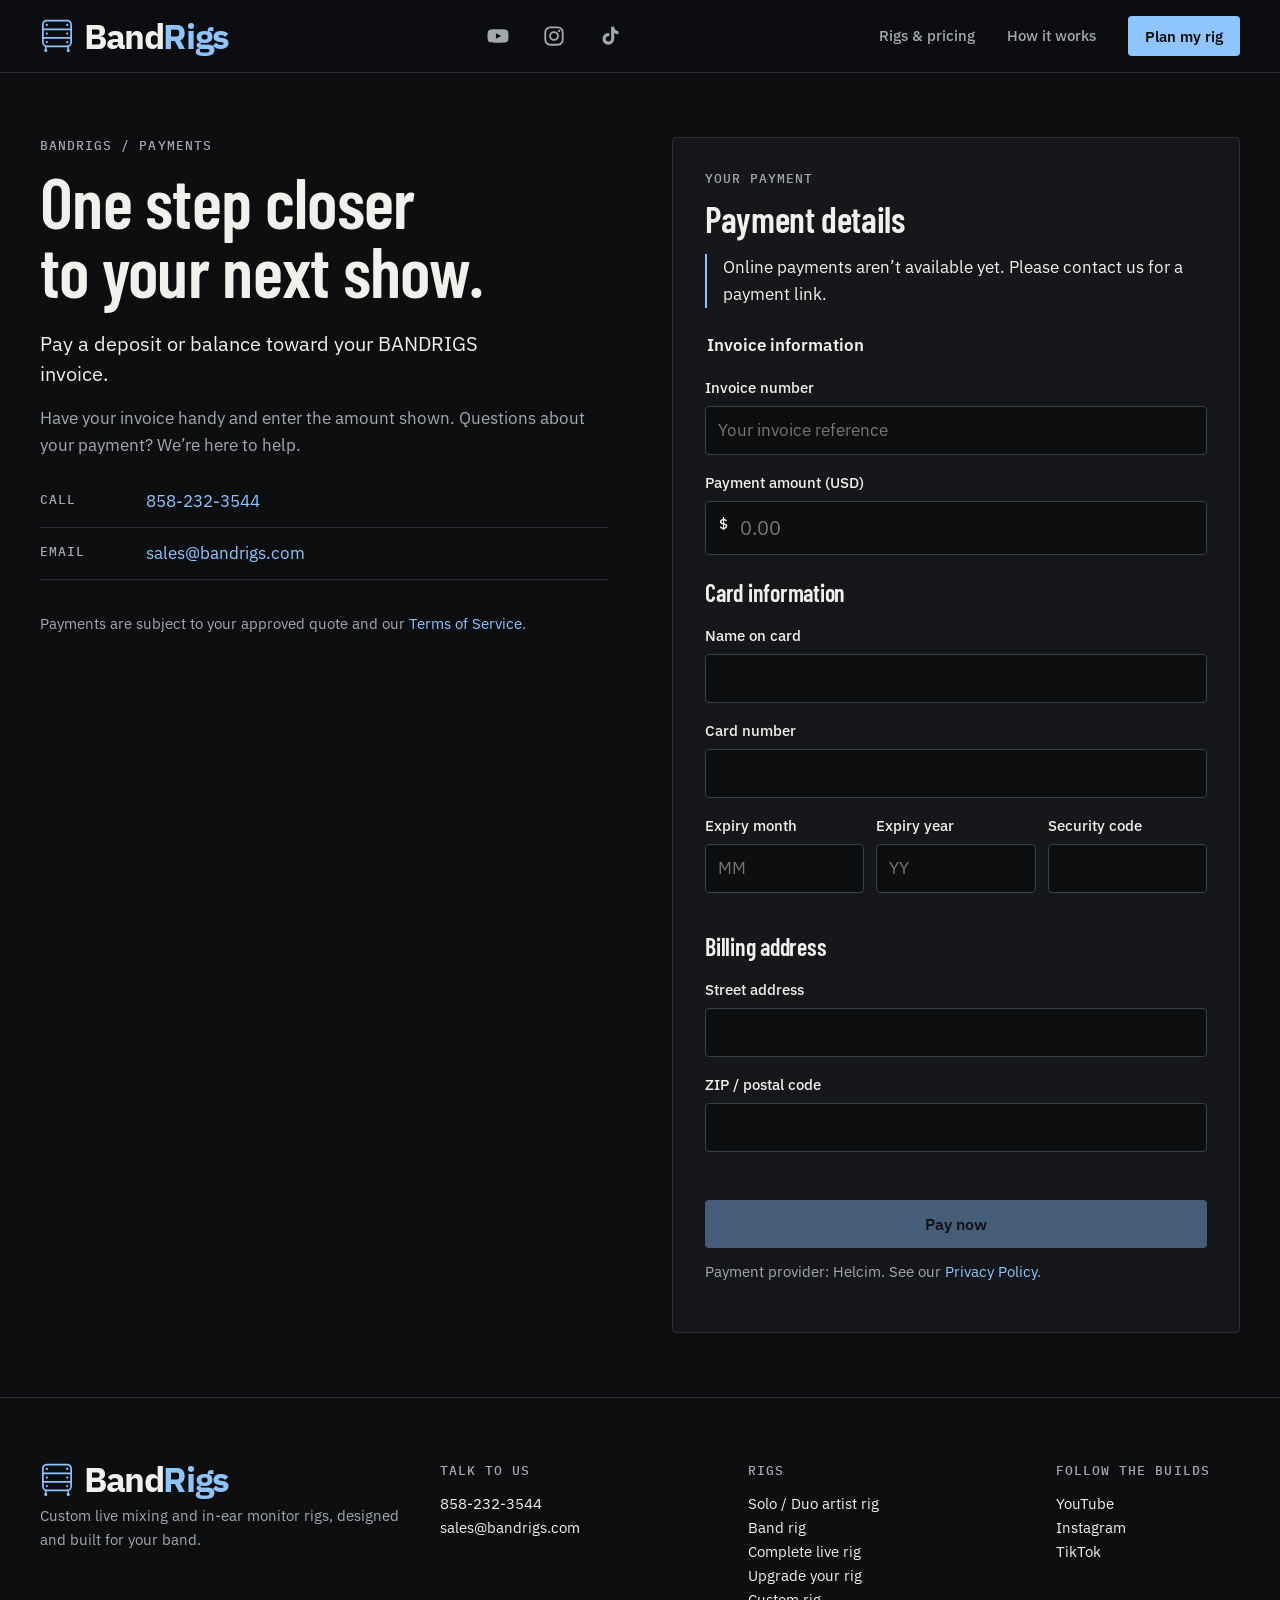
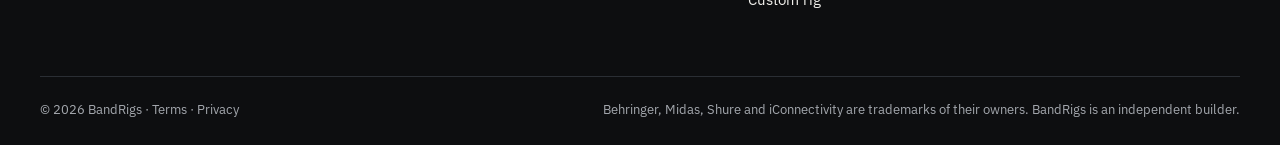
==== payment/index.html @ b47e4d8e "Create payment page for BandRigs This HTML file serves as the payment page for BandRigs, allowing us" ====
<!doctype html>
<html lang="en"><head><meta charset="utf-8"><meta name="viewport" content="width=device-width, initial-scale=1">
<title>Make a Payment | BandRigs</title><meta name="robots" content="noindex, follow"><link rel="stylesheet" href="/payment.css?v=acc4584cfe"><script defer src="/payment.js?v=95657d9cc5"></script><meta name="description" content="Make a payment toward your BandRigs invoice or approved rig build.">
<link rel="canonical" href="https://bandrigs.com/payment/"><meta name="theme-color" content="#0d0e10">
<meta property="og:type" content="website"><meta property="og:site_name" content="BandRigs"><meta property="og:title" content="Make a Payment | BandRigs"><meta property="og:description" content="Make a payment toward your BandRigs invoice or approved rig build."><meta property="og:url" content="https://bandrigs.com/payment/"><meta property="og:image" content="https://bandrigs.com/assets/og.jpg"><meta property="og:image:width" content="1200"><meta property="og:image:height" content="630"><meta name="twitter:card" content="summary_large_image">
<link rel="icon" href="/favicon.svg" type="image/svg+xml">
<link rel="preconnect" href="https://fonts.googleapis.com"><link rel="preconnect" href="https://fonts.gstatic.com" crossorigin>
<link rel="stylesheet" href="https://fonts.googleapis.com/css2?family=Barlow+Condensed:wght@600&family=IBM+Plex+Mono:wght@500&family=IBM+Plex+Sans:wght@400;500;600&display=swap">
<link rel="stylesheet" href="/styles.css?v=ea1e25ea8d"><script type="module" src="/app.js?v=2088279e11"></script><script type="application/ld+json">{"@context":"https://schema.org","@type":"Organization","@id":"https://bandrigs.com/#org","name":"BandRigs","url":"https://bandrigs.com/","logo":"https://bandrigs.com/assets/logo.svg","image":"https://bandrigs.com/assets/og.jpg","email":"sales@bandrigs.com","telephone":"+18582323544","description":"BandRigs designs and builds custom live mixing and in-ear monitor rack systems for artists and bands anywhere in the US.","areaServed":{"@type":"Country","name":"United States"},"sameAs":["https://www.youtube.com/channel/UCKjgT1H8lktykWGHgZ9NeRg","https://www.instagram.com/bandrigs/","https://www.tiktok.com/@bandrigschannel"]}</script>
</head><body>
<a class="skip" href="#main">Skip to content</a>
<header class="site-header"><div class="wrap head-row">
<a class="logo" href="/" aria-label="BandRigs home"><svg class="logo-mark" viewBox="0 0 100 100" width="34" height="34" aria-hidden="true"><g fill="none" stroke="#8ec5ff" stroke-width="5" stroke-linecap="round"><rect x="8.5" y="4.5" width="83" height="76" rx="12"/><path d="M8.5 30.5h83M8.5 55.5h83M17 81v8M83 81v8"/></g><g fill="#8ec5ff"><circle cx="20" cy="17.5" r="3.3"/><circle cx="80" cy="17.5" r="3.3"/><circle cx="20" cy="43" r="3.3"/><circle cx="80" cy="43" r="3.3"/><circle cx="20" cy="68" r="3.3"/><circle cx="80" cy="68" r="3.3"/><circle cx="17" cy="92.5" r="4.5"/><circle cx="83" cy="92.5" r="4.5"/></g></svg><span class="logo-text">Band<span>Rigs</span></span></a>
<div class="head-social"><a href="https://www.youtube.com/channel/UCKjgT1H8lktykWGHgZ9NeRg" rel="noopener" target="_blank" aria-label="BandRigs on YouTube"><svg viewBox="0 0 24 24" width="22" height="22" aria-hidden="true"><path fill="currentColor" d="M23 7.2a3 3 0 0 0-2.1-2.1C19 4.6 12 4.6 12 4.6s-7 0-8.9.5A3 3 0 0 0 1 7.2 31 31 0 0 0 .5 12a31 31 0 0 0 .5 4.8 3 3 0 0 0 2.1 2.1c1.9.5 8.9.5 8.9.5s7 0 8.9-.5a3 3 0 0 0 2.1-2.1 31 31 0 0 0 .5-4.8 31 31 0 0 0-.5-4.8zM9.75 15.02V8.98L15.5 12z"/></svg></a><a href="https://www.instagram.com/bandrigs/" rel="noopener" target="_blank" aria-label="BandRigs on Instagram"><svg viewBox="0 0 24 24" width="22" height="22" aria-hidden="true"><rect x="2.5" y="2.5" width="19" height="19" rx="5.5" fill="none" stroke="currentColor" stroke-width="2"/><circle cx="12" cy="12" r="4.3" fill="none" stroke="currentColor" stroke-width="2"/><circle cx="17.6" cy="6.4" r="1.3" fill="currentColor"/></svg></a><a href="https://www.tiktok.com/@bandrigschannel" rel="noopener" target="_blank" aria-label="BandRigs on TikTok"><svg viewBox="0 0 24 24" width="22" height="22" aria-hidden="true"><path fill="currentColor" d="M16.6 2h-3.4v13.1a2.9 2.9 0 1 1-2.9-2.9c.3 0 .6 0 .9.1V8.8a6.4 6.4 0 1 0 5.4 6.3V8.6a8 8 0 0 0 4.6 1.5V6.7a4.6 4.6 0 0 1-4.6-4.7z"/></svg></a></div>
<nav class="nav" id="nav" aria-label="Main"><a href="/systems/">Rigs & pricing</a><a href="/#how">How it works</a><div class="nav-social"><a href="https://www.youtube.com/channel/UCKjgT1H8lktykWGHgZ9NeRg" rel="noopener" target="_blank" aria-label="BandRigs on YouTube"><svg viewBox="0 0 24 24" width="22" height="22" aria-hidden="true"><path fill="currentColor" d="M23 7.2a3 3 0 0 0-2.1-2.1C19 4.6 12 4.6 12 4.6s-7 0-8.9.5A3 3 0 0 0 1 7.2 31 31 0 0 0 .5 12a31 31 0 0 0 .5 4.8 3 3 0 0 0 2.1 2.1c1.9.5 8.9.5 8.9.5s7 0 8.9-.5a3 3 0 0 0 2.1-2.1 31 31 0 0 0 .5-4.8 31 31 0 0 0-.5-4.8zM9.75 15.02V8.98L15.5 12z"/></svg></a><a href="https://www.instagram.com/bandrigs/" rel="noopener" target="_blank" aria-label="BandRigs on Instagram"><svg viewBox="0 0 24 24" width="22" height="22" aria-hidden="true"><rect x="2.5" y="2.5" width="19" height="19" rx="5.5" fill="none" stroke="currentColor" stroke-width="2"/><circle cx="12" cy="12" r="4.3" fill="none" stroke="currentColor" stroke-width="2"/><circle cx="17.6" cy="6.4" r="1.3" fill="currentColor"/></svg></a><a href="https://www.tiktok.com/@bandrigschannel" rel="noopener" target="_blank" aria-label="BandRigs on TikTok"><svg viewBox="0 0 24 24" width="22" height="22" aria-hidden="true"><path fill="currentColor" d="M16.6 2h-3.4v13.1a2.9 2.9 0 1 1-2.9-2.9c.3 0 .6 0 .9.1V8.8a6.4 6.4 0 1 0 5.4 6.3V8.6a8 8 0 0 0 4.6 1.5V6.7a4.6 4.6 0 0 1-4.6-4.7z"/></svg></a></div></nav>
<a class="btn btn-primary btn-sm head-cta" href="/#finder">Plan my rig</a>
<button class="menu-btn" type="button" aria-expanded="false" aria-controls="nav" aria-label="Menu"><span></span><span></span></button>
</div></header>
<main id="main"><section class="page-head"><div class="wrap payment-layout">
<div class="payment-intro"><p class="label">BANDRIGS / PAYMENTS</p><h1>One step closer<br>to your next show.</h1><p class="lead">Pay a deposit or balance toward your BANDRIGS invoice.</p><p class="muted">Have your invoice handy and enter the amount shown. Questions about your payment? We’re here to help.</p><dl class="specs compact"><div><dt>Call</dt><dd><a href="tel:+18582323544">858-232-3544</a></dd></div><div><dt>Email</dt><dd><a href="mailto:sales@bandrigs.com">sales@bandrigs.com</a></dd></div></dl><p class="small muted payment-note">Payments are subject to your approved quote and our <a href="/terms/">Terms of Service</a>.</p></div>
<form class="form payment-form" name="helcimForm" id="helcimForm" method="POST" aria-describedby="payment-availability">
<p class="label">YOUR PAYMENT</p><h2>Payment details</h2>
<p id="payment-availability" role="status">Online payments aren’t available yet. Please contact us for a payment link.</p>
<div id="helcimResults" role="alert" aria-live="assertive"></div>
<input type="hidden" id="token" value="">
<fieldset id="payment-fields" disabled>
<legend class="payment-legend">Invoice information</legend>
<label class="field"><span>Invoice number</span><input id="invoiceNumber" type="text" maxlength="64" placeholder="Your invoice reference" required></label>
<label class="field"><span>Payment amount (USD)</span><div class="payment-amount"><span aria-hidden="true">$</span><input id="amount" type="text" inputmode="decimal" pattern="[0-9]+([.][0-9]{1,2})?" placeholder="0.00" required></div></label>
<h3>Card information</h3>
<label class="field"><span>Name on card</span><input type="text" id="cardHolderName" autocomplete="cc-name" required></label>
<label class="field"><span>Card number</span><input type="text" id="cardNumber" autocomplete="cc-number" inputmode="numeric" maxlength="23" required></label>
<div class="payment-card-row">
<label class="field"><span>Expiry month</span><input type="text" id="cardExpiryMonth" autocomplete="cc-exp-month" inputmode="numeric" placeholder="MM" pattern="0[1-9]|1[0-2]" maxlength="2" required></label>
<label class="field"><span>Expiry year</span><input type="text" id="cardExpiryYear" autocomplete="cc-exp-year" inputmode="numeric" placeholder="YY" pattern="[0-9]{2}" maxlength="2" required></label>
<label class="field"><span>Security code</span><input type="password" id="cardCVV" autocomplete="cc-csc" inputmode="numeric" pattern="[0-9]{3,4}" maxlength="4" required></label>
</div>
<h3>Billing address</h3>
<label class="field"><span>Street address</span><input type="text" id="cardHolderAddress" autocomplete="billing street-address" required></label>
<label class="field"><span>ZIP / postal code</span><input type="text" id="cardHolderPostalCode" autocomplete="billing postal-code" maxlength="16" required></label>
<button class="btn btn-primary payment-submit" type="button" id="buttonProcess" disabled>Pay now</button>
</fieldset>
<p class="small muted">Payment provider: Helcim. See our <a href="/privacy/">Privacy Policy</a>.</p>
<noscript><p>JavaScript is required for online payments. Please call us for help.</p></noscript>
</form></div></section></main>
<footer class="site-footer"><div class="wrap foot-grid">
<div><a class="logo" href="/" aria-label="BandRigs home"><svg class="logo-mark" viewBox="0 0 100 100" width="34" height="34" aria-hidden="true"><g fill="none" stroke="#8ec5ff" stroke-width="5" stroke-linecap="round"><rect x="8.5" y="4.5" width="83" height="76" rx="12"/><path d="M8.5 30.5h83M8.5 55.5h83M17 81v8M83 81v8"/></g><g fill="#8ec5ff"><circle cx="20" cy="17.5" r="3.3"/><circle cx="80" cy="17.5" r="3.3"/><circle cx="20" cy="43" r="3.3"/><circle cx="80" cy="43" r="3.3"/><circle cx="20" cy="68" r="3.3"/><circle cx="80" cy="68" r="3.3"/><circle cx="17" cy="92.5" r="4.5"/><circle cx="83" cy="92.5" r="4.5"/></g></svg><span class="logo-text">Band<span>Rigs</span></span></a><p class="muted">Custom live mixing and in-ear monitor rigs, designed and built for your band.</p></div>
<div><p class="label">Talk to us</p><p><a href="tel:+18582323544">858-232-3544</a><br><a href="mailto:sales@bandrigs.com">sales@bandrigs.com</a></p></div>
<div><p class="label">Rigs</p><p><a href="/systems/compact/">Solo / Duo artist rig</a><br><a href="/systems/band/">Band rig</a><br><a href="/systems/complete/">Complete live rig</a><br><a href="/systems/upgrade/">Upgrade your rig</a><br><a href="/systems/custom/">Custom rig</a></p></div>
<div><p class="label">Follow the builds</p><p class="socials">
<a href="https://www.youtube.com/channel/UCKjgT1H8lktykWGHgZ9NeRg" rel="noopener" target="_blank">YouTube</a><br>
<a href="https://www.instagram.com/bandrigs/" rel="noopener" target="_blank">Instagram</a><br>
<a href="https://www.tiktok.com/@bandrigschannel" rel="noopener" target="_blank">TikTok</a></p></div>
</div><div class="wrap foot-base"><span>© 2026 BandRigs · <a href="/terms/">Terms</a> · <a href="/privacy/">Privacy</a></span><span>Behringer, Midas, Shure and iConnectivity are trademarks of their owners. BandRigs is an independent builder.</span></div></footer>
</body></html>
---- payment.css ----
/* Scoped invoice-payment layout, using the existing BANDRIGS design tokens. */
.payment-layout{display:grid;grid-template-columns:1fr 1fr;gap:var(--s8);align-items:start}
.payment-intro h1{font-size:clamp(44px,5.5vw,76px)}
.payment-note{margin-top:var(--s6)}
.payment-form h2{font-size:36px;margin-bottom:var(--s4)}
.payment-form h3{margin:var(--s5) 0 var(--s4)}
.payment-form fieldset{border:0;padding:0;margin:var(--s5) 0 0;min-width:0}
.payment-legend{font-weight:600;margin-bottom:var(--s4)}
.payment-card-row{display:grid;grid-template-columns:1fr 1fr 1fr;gap:12px}
.payment-amount{position:relative}.payment-amount>span{position:absolute;left:14px;top:11px;font-size:20px}.payment-form .payment-amount input{padding-left:34px;font-size:20px}
.payment-form .payment-submit{width:100%;justify-content:center;margin-top:var(--s4)}
.payment-form fieldset:disabled input{cursor:not-allowed}
#payment-availability{border-left:2px solid var(--primary);padding-left:var(--s4);color:var(--text)}
#helcimResults:empty{display:none}
@media(max-width:960px){.payment-layout{grid-template-columns:1fr;gap:var(--s6)}.payment-intro{max-width:66ch}}
@media(max-width:380px){.payment-card-row{gap:8px}.payment-card-row .field span{font-size:14px}}
---- styles.css ----
/* BandRigs: tokens from DESIGN.md */
:root{color-scheme:dark;
--bg:#0d0e10;--surface:#15171a;--surface-2:#1c1f23;--line:#2a2e34;--line-strong:#3a4048;--text:#f1f0ec;--muted:#a4a8ae;
--primary:#8ec5ff;--primary-hover:#a9d3ff;--primary-ink:#0d0e10;--signal:#8ec5ff;--error:#ff8a7a;--success:#86dba0;
--display:'Barlow Condensed','Arial Narrow',sans-serif;--sans:'IBM Plex Sans',system-ui,sans-serif;--mono:'IBM Plex Mono',ui-monospace,monospace;
--fs-label:13px;--fs-small:15px;--fs-body:17px;--fs-lead:20px;--fs-h3:24px;--fs-h2:clamp(32px,4vw,48px);--fs-h1:clamp(44px,7vw,88px);
--s1:4px;--s2:8px;--s3:12px;--s4:16px;--s5:24px;--s6:32px;--s7:48px;--s8:64px;--s9:96px;
--r:4px;--r-sm:2px;--max:1200px;--gutter:24px}
*{box-sizing:border-box}
html{scroll-behavior:smooth;-webkit-text-size-adjust:100%}
body{margin:0;background:var(--bg);color:var(--text);font:400 var(--fs-body)/1.6 var(--sans)}
img{max-width:100%;height:auto;display:block}
a{color:var(--primary);text-decoration:none}a:hover{text-decoration:underline}
h1,h2,h3{font-family:var(--display);font-weight:600;margin:0 0 var(--s4);letter-spacing:-.01em}
h1{font-size:var(--fs-h1);line-height:.98}h2{font-size:var(--fs-h2);line-height:1.05}h3{font-size:var(--fs-h3);line-height:1.2}
p{margin:0 0 var(--s4)}
:focus-visible{outline:2px solid var(--text);outline-offset:3px}
.wrap{max-width:calc(var(--max) + var(--gutter)*2);margin:0 auto;padding:0 var(--gutter)}
.label{font:500 var(--fs-label)/1.4 var(--mono);letter-spacing:.08em;text-transform:uppercase;color:var(--muted);margin:0 0 var(--s3)}
.muted{color:var(--muted)}.small{font-size:var(--fs-small)}
.lead{font-size:var(--fs-lead);line-height:1.5;color:var(--text);max-width:40ch}
.skip{position:absolute;left:var(--s4);top:-60px;background:var(--primary);color:var(--primary-ink);padding:var(--s2) var(--s4);border-radius:var(--r);z-index:20}.skip:focus{top:var(--s3)}
.arr{display:inline-block;transition:transform .15s}

/* Buttons */
.btn{display:inline-flex;align-items:center;gap:10px;min-height:48px;padding:0 22px;border-radius:var(--r);font:600 16px/1 var(--sans);border:1px solid transparent;cursor:pointer;text-decoration:none!important;white-space:nowrap}
.btn:hover .arr{transform:translateX(3px)}
.btn-primary{background:var(--primary);color:var(--primary-ink)}.btn-primary:hover{background:var(--primary-hover)}
.btn-secondary{border-color:var(--line-strong);color:var(--text);background:transparent}.btn-secondary:hover{background:var(--surface-2)}
.btn:disabled{opacity:.4;cursor:default}
.btn-sm{min-height:40px;padding:0 16px;font-size:15px}
.quiet{font-weight:600}
.link-btn{background:none;border:0;color:var(--muted);font:500 var(--fs-small) var(--sans);padding:var(--s2) 0;cursor:pointer}.link-btn:hover{color:var(--text)}
.actions{display:flex;flex-wrap:wrap;gap:var(--s3);margin:var(--s5) 0 var(--s4)}

/* Header */
.site-header{border-bottom:1px solid var(--line);position:sticky;top:0;background:rgba(13,14,16,.94);backdrop-filter:blur(6px);z-index:10}
.head-row{display:flex;align-items:center;gap:var(--s6);min-height:72px}
.logo{font:700 35px/1 var(--sans);letter-spacing:-.04em;color:var(--text);text-decoration:none!important}.logo span{color:var(--primary)}
.nav{display:flex;gap:var(--s6);margin-left:auto}.nav a{color:var(--muted);font-size:var(--fs-small);font-weight:500}.nav a:hover,.nav a[aria-current=page]{color:var(--text);text-decoration:none}
.menu-btn{display:none}

/* Sections */
.section{padding:var(--s9) 0;border-top:1px solid var(--line)}.section.tight{padding:var(--s8) 0}
.section-head{max-width:720px;margin-bottom:var(--s7)}.section-head.split{max-width:none;display:grid;grid-template-columns:7fr 5fr;gap:var(--s6);align-items:end}

/* Hero */
.hero{padding:var(--s8) 0 var(--s9)}
.hero-grid{display:grid;grid-template-columns:6fr 6fr;gap:var(--s8);align-items:center}
.hero h1{max-width:11ch}
.hero-photo,.pkg-photo,.work figure,.gallery figure{margin:0}
.hero-photo img,.pkg-photo img,.work img,.gallery img{border-radius:var(--r);border:1px solid var(--line);width:100%;object-fit:cover}
figcaption.label{margin-top:var(--s3)}

/* Finder */
.finder-grid{display:grid;grid-template-columns:4fr 8fr;gap:var(--s8);align-items:start}
.finder{background:var(--surface);border:1px solid var(--line);border-radius:var(--r);padding:var(--s6);min-height:420px}
.f-top{display:flex;align-items:center;gap:var(--s4);margin-bottom:var(--s5)}.f-top .label{margin:0;white-space:nowrap}
.f-bar{display:flex;gap:6px;flex:1}.f-bar i{height:3px;flex:1;background:var(--line-strong);border-radius:2px}.f-bar i.on{background:var(--signal)}
.f-q{font-size:clamp(28px,3vw,36px);outline:none;margin-bottom:var(--s2)}.f-hint{margin-bottom:var(--s5)}
.tiles{display:grid;gap:var(--s2);margin-top:var(--s5)}
.tile{display:flex;flex-direction:column;align-items:flex-start;gap:2px;width:100%;min-height:60px;padding:var(--s3) var(--s4);text-align:left;background:transparent;border:1px solid var(--line-strong);border-radius:var(--r);color:var(--text);font:inherit;cursor:pointer}
.tile:hover{background:var(--surface-2);border-color:var(--muted)}.tile[aria-pressed=true]{border-color:var(--primary);background:var(--surface-2)}
.tile-t{font-weight:600}.tile-h{font-size:var(--fs-small);color:var(--muted)}
.stepper{display:flex;align-items:center;gap:var(--s4);margin:var(--s5) 0}
.step-btn{width:52px;height:52px;border-radius:var(--r);border:1px solid var(--line-strong);background:transparent;color:var(--text);font-size:24px;cursor:pointer}.step-btn:hover{background:var(--surface-2)}
.step-val{font:600 48px/1 var(--display);min-width:2ch;text-align:center}
.f-actions{display:flex;align-items:center;justify-content:space-between;gap:var(--s4);margin-top:var(--s5);flex-wrap:wrap}
.result .r-name{font-size:clamp(36px,4vw,52px);outline:none;margin-bottom:var(--s2)}
.r-price,.price{font:500 18px/1.4 var(--mono);color:var(--text);display:flex;align-items:baseline;gap:var(--s2);flex-wrap:wrap}
.r-price .label,.price .label{color:var(--signal);margin:0}
.result .ticks{margin:var(--s5) 0}

/* Lists */
.ticks{list-style:none;padding:0;margin:0 0 var(--s4)}.ticks li{position:relative;padding:var(--s2) 0 var(--s2) 28px;border-bottom:1px solid var(--line)}
.ticks li:before{content:'';position:absolute;left:2px;top:17px;width:12px;height:6px;border-left:2px solid var(--primary);border-bottom:2px solid var(--primary);transform:rotate(-45deg)}

/* Steps */
.steps{list-style:none;padding:0;margin:0;display:grid;grid-template-columns:repeat(4,1fr);border-top:1px solid var(--line-strong)}
.steps li{padding:var(--s5) var(--s5) 0 0;border-right:1px solid var(--line)}.steps li+li{padding-left:var(--s5)}.steps li:last-child{border-right:0}
.step-n{display:block;font:600 32px/1 var(--display);letter-spacing:.02em;color:var(--signal);margin-bottom:var(--s3)}

/* Rig table */
.rig-table{border-top:1px solid var(--line-strong)}
.rig-row{display:grid;grid-template-columns:4fr 4fr 4fr 24px;gap:var(--s4);align-items:center;padding:var(--s5) 0;border-bottom:1px solid var(--line);color:var(--text);text-decoration:none!important}
.rig-row:hover .rig-name{color:var(--primary)}.rig-row:hover .rig-go{transform:translateX(4px);color:var(--primary)}
.rig-name{font:600 28px/1.1 var(--display)}.rig-go{transition:transform .15s;color:var(--muted)}

/* Work */
.work-grid{display:grid;grid-template-columns:7fr 5fr;gap:var(--s8);align-items:center}

/* FAQ */
.faq-grid{display:grid;grid-template-columns:4fr 8fr;gap:var(--s8)}
.faq details{border-bottom:1px solid var(--line)}.faq details:first-child{border-top:1px solid var(--line-strong)}
.faq summary{cursor:pointer;list-style:none;padding:var(--s5) 40px var(--s5) 0;font-weight:600;position:relative}
.faq summary::-webkit-details-marker{display:none}
.faq summary:after{content:'+';position:absolute;right:4px;top:18px;font:400 26px/1 var(--sans);color:var(--muted)}.faq details[open] summary:after{content:'−'}
.faq details p{max-width:62ch}

/* CTA */
.cta-band{border-top:1px solid var(--line);background:var(--surface);padding:var(--s8) 0}
.cta-row{display:flex;justify-content:space-between;align-items:center;gap:var(--s6);flex-wrap:wrap}.cta-row h2{margin-bottom:var(--s2)}.cta-row p{margin:0}.cta-row .actions{margin:0}

/* Page heads */
.page-head{padding:var(--s8) 0}.page-head h1{max-width:14ch}
.crumbs{font-size:var(--fs-small);color:var(--muted);margin-bottom:var(--s5)}.crumbs a{color:var(--muted)}
.pkg-head-grid{display:grid;grid-template-columns:6fr 6fr;gap:var(--s8);align-items:center}

/* Package list */
.pkg-list{border-top:1px solid var(--line-strong)}
.pkg{display:grid;grid-template-columns:5fr 5fr 2fr;gap:var(--s6);padding:var(--s6) 0;border-bottom:1px solid var(--line);align-items:start}
.pkg h2{font-size:36px;margin-bottom:var(--s2)}.pkg h2 a{color:var(--text)}.pkg .btn{justify-self:end}
.two-col{display:grid;grid-template-columns:1fr 1fr;gap:var(--s8)}.two-col h2{font-size:32px}

/* Gear */
.gear{list-style:none;padding:0;margin:0;display:grid;grid-template-columns:repeat(auto-fill,minmax(240px,1fr));gap:var(--s5)}
.gear-img{background:var(--surface-2);border:1px solid var(--line);border-radius:var(--r);aspect-ratio:16/9;display:flex;align-items:center;justify-content:center;padding:var(--s4);margin-bottom:var(--s3)}
.gear-img img{max-height:100%;width:auto;object-fit:contain}
.gear-name{font-weight:600;margin-bottom:var(--s1)}.gear .label{margin:0 0 var(--s1)}

/* Case study */
.gallery{display:grid;grid-template-columns:1fr 1fr;gap:var(--s5)}.g-wide{grid-column:span 2}
.specs{margin:0}.specs div{display:grid;grid-template-columns:160px 1fr;gap:var(--s4);padding:var(--s3) 0;border-bottom:1px solid var(--line)}
.specs dt{font:500 var(--fs-label)/1.8 var(--mono);text-transform:uppercase;letter-spacing:.08em;color:var(--muted)}.specs dd{margin:0}
.specs.compact div{grid-template-columns:90px 1fr}

/* Form */
.plan-grid{display:grid;grid-template-columns:5fr 7fr;gap:var(--s8);align-items:start}
.plan-intro .specs{margin-top:var(--s6)}
.finder-summary{margin-top:var(--s6);padding:var(--s4);border:1px solid var(--line);border-radius:var(--r);background:var(--surface)}.finder-summary p:last-child{margin:0}
.form{background:var(--surface);border:1px solid var(--line);border-radius:var(--r);padding:var(--s6)}
.form-grid{display:grid;grid-template-columns:1fr 1fr;gap:0 var(--s4)}
.field{display:block;margin-bottom:var(--s4)}.field span{display:block;font-size:var(--fs-small);font-weight:500;margin-bottom:6px}.field i{color:var(--signal);font-style:normal}
.field input,.field select,.field textarea{width:100%;min-height:48px;padding:10px 12px;background:var(--bg);color:var(--text);border:1px solid var(--line-strong);border-radius:var(--r);font:inherit}
.field textarea{resize:vertical}.field input:focus,.field select:focus,.field textarea:focus{outline:2px solid var(--primary);outline-offset:0;border-color:var(--primary)}
.field [aria-invalid=true]{border-color:var(--error)}
.error{color:var(--error);font-weight:500}
.form .btn{margin:var(--s6) 0 var(--s3)}
.sent{outline:none}.ok{color:var(--success)}

/* Footer */
.site-footer{border-top:1px solid var(--line);padding:var(--s8) 0 var(--s5);font-size:var(--fs-small)}
.foot-grid{display:grid;grid-template-columns:4fr 3fr 3fr 2fr;gap:var(--s6)}.site-footer a{color:var(--text)}
.foot-base{display:flex;justify-content:space-between;gap:var(--s4);flex-wrap:wrap;margin-top:var(--s7);padding-top:var(--s5);border-top:1px solid var(--line);color:var(--muted);font-size:13px}

/* Tablet */
@media (max-width:960px){
.hero-grid,.finder-grid,.work-grid,.faq-grid,.pkg-head-grid,.plan-grid,.two-col{grid-template-columns:1fr;gap:var(--s6)}
.steps{grid-template-columns:1fr 1fr}.steps li{border-right:0;padding:var(--s5) 0 0;border-bottom:1px solid var(--line)}.steps li+li{padding-left:0}.steps li:nth-child(odd){padding-right:var(--s5);border-right:1px solid var(--line)}.steps li:nth-child(even){padding-left:var(--s5)}
.section-head.split{grid-template-columns:1fr}
.pkg{grid-template-columns:1fr}.pkg .btn{justify-self:start}
.foot-grid{grid-template-columns:1fr 1fr}
.hero-photo{order:-1}.hero-photo img{max-height:440px;aspect-ratio:16/10}
}
/* Phone */
@media (max-width:720px){
:root{--gutter:16px;--fs-body:16px;--fs-lead:18px}
.section{padding:var(--s8) 0}.section.tight{padding:var(--s7) 0}.hero{padding:var(--s5) 0 var(--s8)}.page-head{padding:var(--s7) 0 var(--s6)}
.head-row{gap:var(--s3);min-height:64px}.head-cta{margin-left:auto}
.menu-btn{display:flex;flex-direction:column;justify-content:center;gap:6px;width:44px;height:44px;background:none;border:1px solid var(--line-strong);border-radius:var(--r);cursor:pointer;padding:0 11px}
.menu-btn span{display:block;height:2px;background:var(--text);border-radius:1px}
.nav{display:none;position:absolute;left:0;right:0;top:100%;flex-direction:column;gap:0;background:var(--bg);border-bottom:1px solid var(--line);padding:var(--s2) var(--gutter)}
.menu-open .nav{display:flex}.nav a{padding:var(--s4) 0;font-size:var(--fs-body);color:var(--text);border-bottom:1px solid var(--line)}.nav a:last-child{border:0}
.steps{grid-template-columns:1fr}.steps li:nth-child(odd),.steps li:nth-child(even){padding:var(--s5) 0 var(--s2);border-right:0}
.rig-row{grid-template-columns:1fr 24px;gap:var(--s1) var(--s3)}.rig-row .rig-for,.rig-row .price{grid-column:1}.rig-go{grid-row:1/4;grid-column:2}
.finder{padding:var(--s5) var(--s4);min-height:0}
.form{padding:var(--s5) var(--s4)}.form-grid{grid-template-columns:1fr}
.gallery{grid-template-columns:1fr}.g-wide{grid-column:auto}
.specs div{grid-template-columns:120px 1fr}
.foot-grid{grid-template-columns:1fr}
.cta-row .actions{width:100%}
.actions .btn{flex:1 1 auto;justify-content:center}
}
@media (prefers-reduced-motion:reduce){html{scroll-behavior:auto}.arr,.rig-go{transition:none}}

/* Stage hero (Ken's chosen header) */
.hero-stage{position:relative;isolation:isolate;padding:0;min-height:min(78vh,760px);display:flex;align-items:center;overflow:hidden;border-bottom:1px solid var(--line)}
.hero-bg{position:absolute;inset:0;z-index:-2}.hero-bg img{width:100%;height:100%;object-fit:cover;object-position:70% center}
.hero-stage:before{content:'';position:absolute;inset:0;z-index:-1;background:linear-gradient(90deg,#0b0f17 0%,#0b0f17 30%,rgba(11,15,23,.75) 45%,rgba(11,15,23,0) 65%)}
.hero-inner{width:100%;padding-top:var(--s8);padding-bottom:var(--s8)}
.hero-stage .hero-copy{max-width:560px}
.hero-stage h1{font-size:clamp(52px,7.4vw,112px);line-height:.95;max-width:none;margin-bottom:var(--s5)}
.hero-eyebrow{color:var(--primary);display:flex;align-items:center;gap:10px}

.hero-stage .lead{color:#d3d9e0;max-width:34ch}
.hero-tag{margin-top:var(--s6);font-size:var(--fs-small)}.hero-tag strong{font-weight:600}
.hero-note{position:absolute;right:var(--gutter);bottom:var(--s4);margin:0;font-size:13px;color:#c4ccd6;text-shadow:0 1px 4px #000}
@media (max-width:720px){
.hero-stage{min-height:0;align-items:flex-end}
.hero-bg{bottom:auto;height:100vw}.hero-bg img{object-position:50% 45%}
.hero-stage:before{background:linear-gradient(180deg,rgba(11,15,23,0) 0,rgba(11,15,23,0) 60vw,#0b0f17 100vw)}
.hero-inner{padding-top:88vw;padding-bottom:var(--s7)}
.hero-note{top:8px;bottom:auto;font-size:12px}
}
@media (min-width:721px) and (max-width:1100px){
.hero-bg img{object-position:85% center}
.hero-stage:before{background:linear-gradient(90deg,#0b0f17 0%,rgba(11,15,23,.92) 45%,rgba(11,15,23,.35) 75%,rgba(11,15,23,.1) 100%)}
}
.arr{display:inline-flex;align-items:center}.tri{display:block}
.rig-go .tri{width:11px;height:13px}
.logo{display:inline-flex;align-items:center;gap:10px}.logo-mark{flex:none;display:block}
.logo .logo-text{color:var(--text)}.logo .logo-text span{color:var(--primary)}

.pkg-photo .gear-img{aspect-ratio:16/10;padding:var(--s6);margin:0 0 var(--s2)}.work-gear{aspect-ratio:16/10;padding:var(--s6);margin:0}.work-gear img{border:0;border-radius:0;width:auto}
.pkg-photo .gear-img img,.work-gear img{border:0;border-radius:0;width:auto;max-width:100%;max-height:100%;object-fit:contain}
.piece-price{font:500 var(--fs-small) var(--mono);color:var(--primary);margin:0 0 var(--s2)}.gear-img svg{max-width:80%;height:auto}
.pieces .gear-img{padding:var(--s2)}.pieces .gear-img img{max-width:100%;max-height:100%}.pieces .gear-img svg{max-width:94%}
.pieces .gear-img img[src*="rollingrack"]{max-width:100%;max-height:100%}
.pieces .gear-img:has(img[src*="rollingrack"]){padding:0;overflow:hidden;background:#2d2c2e}
.pkg-photo .rack-art{aspect-ratio:8/7;padding:var(--s4)}.pkg-photo .rack-art img{max-width:100%;max-height:100%}
.wide-shot{margin:0}.wide-shot img{width:100%;height:auto;border-radius:var(--r);border:1px solid var(--line)}.wide-shot figcaption{margin-top:var(--s2)}
.mock-grid{display:grid;grid-template-columns:1fr 1.5fr;gap:var(--s5);margin-top:var(--s7);align-items:start}.mock-cap{margin-top:var(--s3)}@media (max-width:720px){.mock-grid{grid-template-columns:1fr}}
.mock-one{margin-top:var(--s7)}
/* Social icons in the header */
.head-social{flex:1;display:flex;justify-content:center;gap:var(--s4)}
.head-social a,.nav-social a{color:var(--muted);display:flex;align-items:center;justify-content:center;width:40px;height:40px;border-radius:var(--r)}
.head-social a:hover,.nav-social a:hover{color:var(--primary)}
.head-row .nav{margin-left:0}
.nav-social{display:none}
@media (max-width:720px){.head-social{display:none}.head-cta{margin-left:auto}.menu-open .nav .nav-social{display:flex;gap:var(--s3);padding:var(--s3) 0}.nav .nav-social a{padding:0;border:0;color:var(--text)}}
@media (max-width:420px){.logo{font-size:28px;gap:8px}.logo-mark{width:28px;height:28px}.head-cta{padding-left:12px;padding-right:12px}}

/* Polish: motion, press feedback and browser surfaces */
:root{--ease-out:cubic-bezier(.23,1,.32,1)}
::selection{background:var(--primary);color:var(--primary-ink)}
html{scrollbar-color:var(--line-strong) var(--bg);accent-color:var(--primary)}
input,textarea,select{caret-color:var(--primary)}
a{text-underline-offset:.2em}
.btn,.tile,.step-btn{transition:background-color .16s ease,border-color .16s ease,color .16s ease,transform .16s var(--ease-out)}
.btn:active,.tile:active,.step-btn:active{transform:scale(.97)}
.rig-name,.head-social a,.nav-social a,.nav a,.pkg h2 a{transition:color .16s ease}
.arr,.rig-go{transition:transform .2s var(--ease-out)}
.faq summary:after{content:'+';transition:transform .2s var(--ease-out);transform-origin:50% 50%}
.faq details[open] summary:after{content:'+';transform:rotate(45deg)}
@media not (hover:hover){.btn:hover .arr,.rig-row:hover .rig-go{transform:none}}
@media (prefers-reduced-motion:reduce){.btn,.tile,.step-btn,.faq summary:after{transition:none}.btn:active,.tile:active,.step-btn:active{transform:none}}
/* Keep full-width rules inside the content column */
.wrap.foot-base,.wrap.pkg-list{border-top:0;position:relative}
.wrap.foot-base::before,.wrap.pkg-list::before{content:'';position:absolute;top:0;left:var(--gutter);right:var(--gutter);border-top:1px solid var(--line-strong)}
.wrap.foot-base::before{border-color:var(--line)}
@media (max-width:720px){.foot-grid{grid-template-columns:1fr 1fr;gap:var(--s6) var(--s4)}.foot-grid>div:first-child{grid-column:1/-1}}
.wrap.pkg-list::before{display:none}
h1{margin-bottom:var(--s5)}
.services{margin-top:var(--s7)}.services .section-head{margin-bottom:var(--s4)}.services h3{font-size:var(--fs-h3)}.wrap>.services:first-child{margin-top:0}
.why-grid{display:grid;grid-template-columns:5fr 7fr;gap:var(--s8);align-items:start}
.why-body>p{max-width:68ch}
.why-points{list-style:none;padding:0;margin:var(--s6) 0 0;display:grid;grid-template-columns:repeat(3,1fr);gap:var(--s5);border-top:1px solid var(--line);padding-top:var(--s5)}
.why-points h3{font-size:var(--fs-h3);margin:0 0 var(--s2)}.why-points p{margin:0;font-size:var(--fs-small)}
@media (max-width:900px){.why-grid{grid-template-columns:1fr;gap:var(--s5)}.why-points{grid-template-columns:1fr}}
.why-shot{margin-top:var(--s8)}@media (max-width:900px){.why-shot{margin-top:var(--s6)}}
.how-next{margin:var(--s6) 0 0}
.nowrap{white-space:nowrap}
.price-note{flex-basis:100%;font:400 var(--fs-label)/1.4 var(--sans);color:var(--muted)}
.hl{color:var(--text);font-weight:600}
.why-lead{margin-bottom:var(--s5)}
.why-cred{max-width:44ch;margin-bottom:var(--s5)}
.extras{margin-top:var(--s5);max-width:52ch}
.legal>*{max-width:760px}.legal h2{font-size:var(--fs-h3);margin:var(--s7) 0 var(--s3)}.legal h2:first-child{margin-top:0}.legal p,.legal li{color:var(--muted)}.legal strong{color:var(--text)}.legal ul{padding-left:1.2em}.legal li{margin-bottom:var(--s2)}
.pay{width:100%;border-collapse:collapse;margin:0 0 var(--s4);font-size:var(--fs-small)}.pay th,.pay td{text-align:left;vertical-align:top;padding:var(--s3);border-bottom:1px solid var(--line)}.pay th{font:500 var(--fs-label) var(--mono);text-transform:uppercase;letter-spacing:.06em;color:var(--signal);border-bottom-color:var(--line-strong)}.pay td{color:var(--muted)}.pay td:first-child{color:var(--text);font-weight:500}
@media (max-width:720px){.pay thead{display:none}.pay tr{display:block;border-bottom:1px solid var(--line-strong);padding:var(--s3) 0}.pay td{display:block;border:0;padding:var(--s1) 0}}
.foot-base a{color:inherit}
.rig-shots{display:grid;grid-template-columns:1fr 1fr;gap:var(--s5);margin-top:var(--s7)}
.rig-shot{display:block;color:var(--text);text-decoration:none!important}.rig-shot img{width:100%;height:auto;border-radius:var(--r);border:1px solid var(--line);transition:border-color .2s ease-out}.rig-shot .label{display:block;margin-top:var(--s2)}.rig-shot:hover img{border-color:var(--primary)}.rig-shot:hover .label{color:var(--primary)}
@media (max-width:720px){.rig-shots{grid-template-columns:1fr;gap:var(--s5)}}
.consent{display:flex;gap:12px;align-items:flex-start;font-size:var(--fs-small);line-height:1.5;color:var(--muted);cursor:pointer}
.consent input{flex:none;width:20px;height:20px;margin-top:2px;accent-color:var(--primary)}
.consent a{color:inherit;text-decoration:underline}
.change-rig{margin:var(--s5) 0 0;font-size:var(--fs-small)}
.change-rig a{color:var(--primary);text-decoration:underline;text-underline-offset:3px}
.change-rig a:hover{color:var(--primary-hover)}
.gear-img.fill{padding:0;overflow:hidden}.gear-img.fill img{width:100%;height:100%;max-height:none;object-fit:cover}
/* Rig names (Ken, 2026-11-19): name as the headline, subtitle as a rack-label descriptor */
.rig-sub{display:block;font:500 var(--fs-label)/1.4 var(--mono);letter-spacing:.08em;text-transform:uppercase;color:var(--signal);margin:var(--s2) 0 0}
p.rig-sub{margin:0 0 var(--s4)}
.rig-row:hover .rig-sub{color:var(--signal)}
.pkg-head h1.pkg-title{margin-bottom:var(--s3)}
.pkg-tagline{font:600 var(--fs-h3)/1.2 var(--display);letter-spacing:-.01em;margin:0 0 var(--s4)}
.result .rig-sub{margin:0 0 var(--s4)}
.field select{appearance:none;-webkit-appearance:none;background-image:url("data:image/svg+xml,%3Csvg xmlns='http://www.w3.org/2000/svg' width='12' height='8' viewBox='0 0 12 8'%3E%3Cpath d='M1 1.5l5 5 5-5' fill='none' stroke='%23b4b8bf' stroke-width='1.6' stroke-linecap='round' stroke-linejoin='round'/%3E%3C/svg%3E");background-repeat:no-repeat;background-position:right 21px center;background-size:12px 8px;padding-right:48px}
/* Plan form: compact so it fits on one laptop screen */
.plan-head{padding:var(--s6) 0}
.plan-head .form{padding:var(--s5)}
.plan-head .field{margin-bottom:var(--s3)}
.plan-head .field span{margin-bottom:var(--s1)}
.plan-head .field input,.plan-head .field select{min-height:44px;padding-top:8px;padding-bottom:8px}
.plan-head .field textarea{min-height:0;padding-top:8px;padding-bottom:8px}
.plan-head .form .btn{margin:var(--s4) 0 var(--s2)}
.plan-head .consent{line-height:1.4}
@media (max-width:720px){.plan-head{padding:var(--s5) 0}.plan-head .form{padding:var(--s4)}}
.form-submit{display:flex;align-items:center;flex-wrap:wrap;gap:var(--s2) var(--s4);margin-top:var(--s5)}
.form-submit .btn,.plan-head .form-submit .btn{margin:0}
.form-submit p{margin:0}

/* Mobile: center the Send button and the note under it */
@media (max-width:720px){.form-submit{flex-direction:column;justify-content:center;text-align:center}}
.thanks .form.sent{max-width:640px;margin:0 auto}
.thanks .actions{margin:var(--s5) 0 0}
.worship-shots{display:grid;grid-template-columns:1fr 1fr;gap:var(--s5);margin-top:var(--s5)}.worship-shots figure{margin:0}.worship-shots img{width:100%;height:auto;border-radius:var(--r);border:1px solid var(--line)}.worship .wide-shot figcaption,.worship-shots figcaption{margin-top:var(--s2)}.worship-link{display:inline-block;margin-top:var(--s6)}
@media (max-width:720px){.worship-shots{grid-template-columns:1fr}}
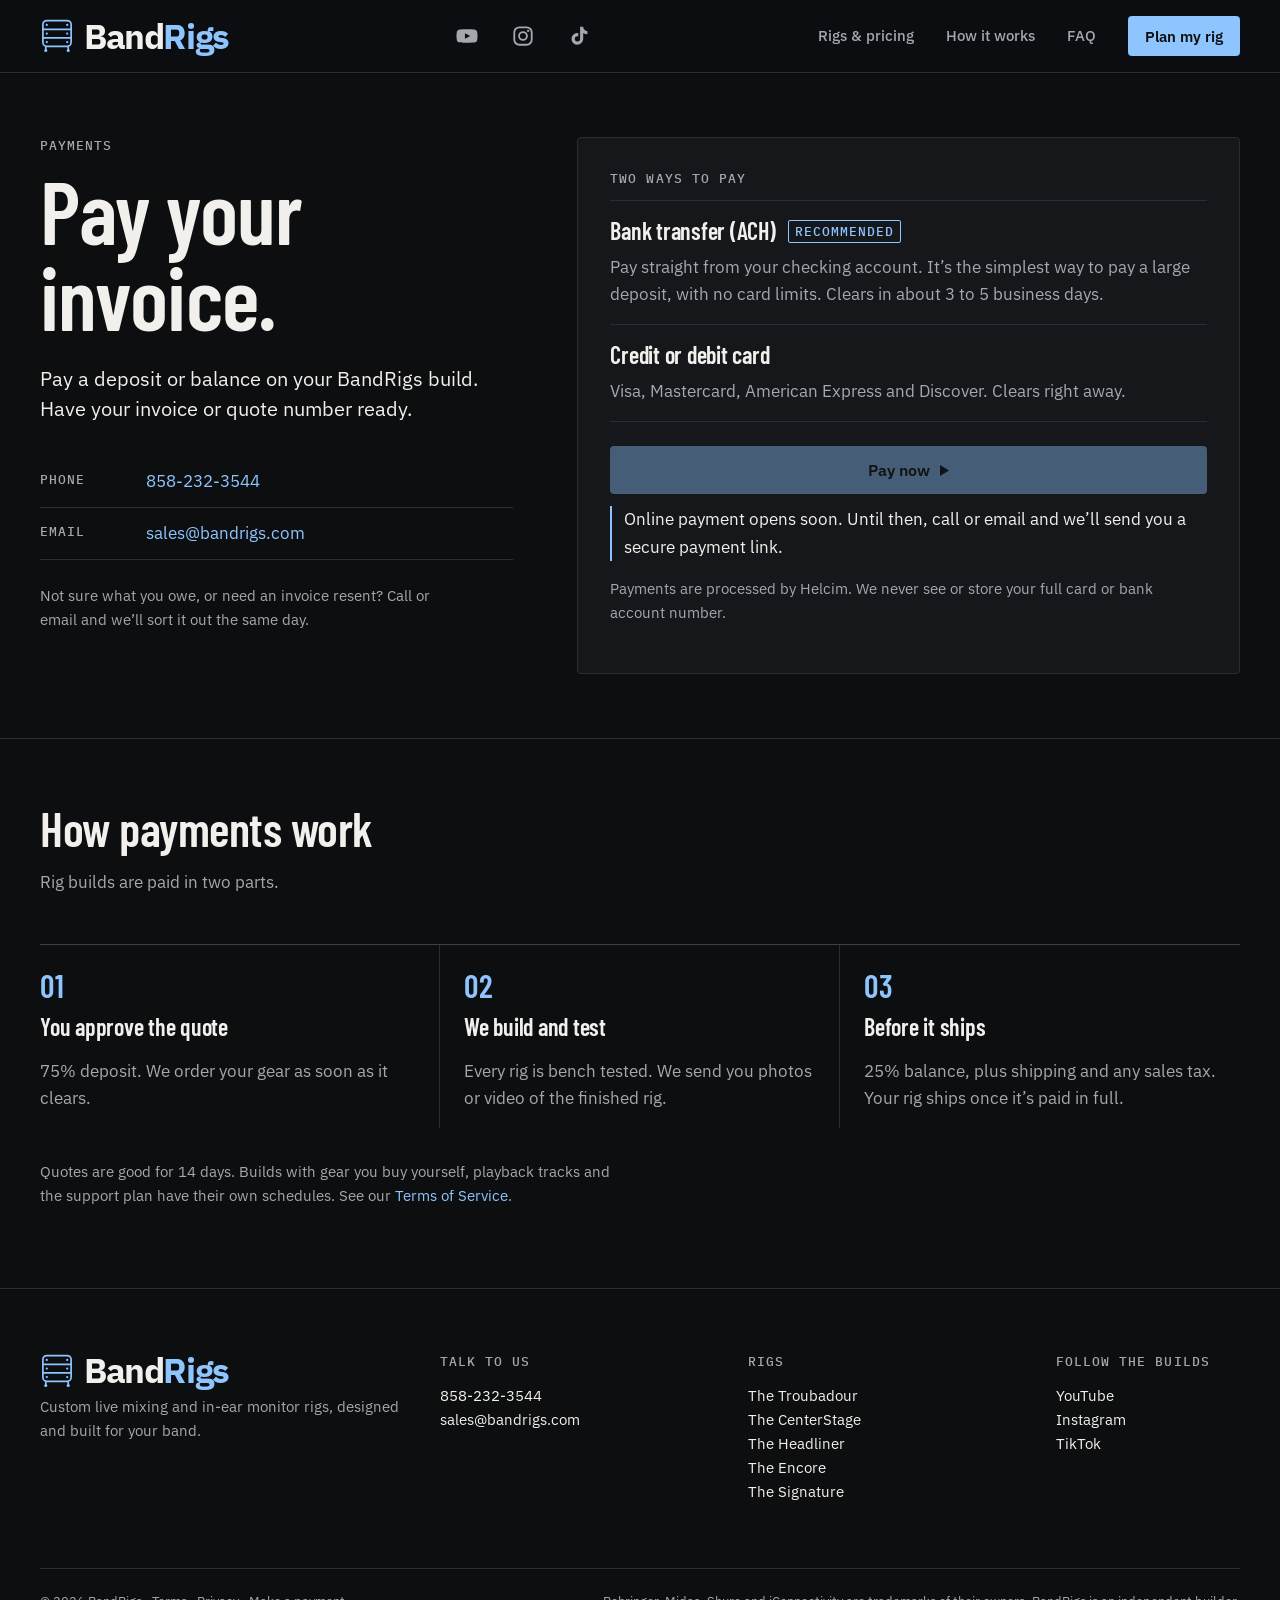
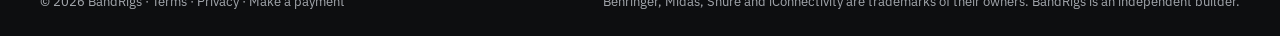
==== commit f4ea83d2: "Add /payment/ page: ACH or card via Helcim hosted page (placeholder until approved), 75/25 schedule," ====
--- a/payment/index.html
+++ b/payment/index.html
@@ -1,55 +1,42 @@
 <!doctype html>
 <html lang="en"><head><meta charset="utf-8"><meta name="viewport" content="width=device-width, initial-scale=1">
-<title>Make a Payment | BandRigs</title><meta name="robots" content="noindex, follow"><link rel="stylesheet" href="/payment.css?v=acc4584cfe"><script defer src="/payment.js?v=95657d9cc5"></script><meta name="description" content="Make a payment toward your BandRigs invoice or approved rig build.">
+<script>(function(){var h=location.hostname;if(h!=='bandrigs.com'&&h!=='www.bandrigs.com')return;var s=document.createElement('script');s.async=true;s.src='https://www.googletagmanager.com/gtag/js?id=G-QB3NVGBJ0Y';document.head.appendChild(s);window.dataLayer=window.dataLayer||[];window.gtag=function(){dataLayer.push(arguments)};gtag('js',new Date());gtag('config','G-QB3NVGBJ0Y');})();</script><script>(function(){var h=location.hostname;if(h!=='bandrigs.com'&&h!=='www.bandrigs.com')return;!function(f,b,e,v,n,t,s){if(f.fbq)return;n=f.fbq=function(){n.callMethod?n.callMethod.apply(n,arguments):n.queue.push(arguments)};if(!f._fbq)f._fbq=n;n.push=n;n.loaded=!0;n.version='2.0';n.queue=[];t=b.createElement(e);t.async=!0;t.src=v;s=b.getElementsByTagName(e)[0];s.parentNode.insertBefore(t,s)}(window,document,'script','https://connect.facebook.net/en_US/fbevents.js');fbq('init','1512121330810481');fbq('track','PageView');})();</script>
+<title>Make a Payment | BandRigs</title><meta name="description" content="Pay a deposit or balance on your BandRigs rig build by bank transfer (ACH) or card."><meta name="robots" content="noindex">
 <link rel="canonical" href="https://bandrigs.com/payment/"><meta name="theme-color" content="#0d0e10">
-<meta property="og:type" content="website"><meta property="og:site_name" content="BandRigs"><meta property="og:title" content="Make a Payment | BandRigs"><meta property="og:description" content="Make a payment toward your BandRigs invoice or approved rig build."><meta property="og:url" content="https://bandrigs.com/payment/"><meta property="og:image" content="https://bandrigs.com/assets/og.jpg"><meta property="og:image:width" content="1200"><meta property="og:image:height" content="630"><meta name="twitter:card" content="summary_large_image">
+<meta property="og:type" content="website"><meta property="og:site_name" content="BandRigs"><meta property="og:title" content="Make a Payment | BandRigs"><meta property="og:description" content="Pay a deposit or balance on your BandRigs rig build by bank transfer (ACH) or card."><meta property="og:url" content="https://bandrigs.com/payment/"><meta property="og:image" content="https://bandrigs.com/assets/og.jpg"><meta property="og:image:width" content="1200"><meta property="og:image:height" content="630"><meta name="twitter:card" content="summary_large_image">
 <link rel="icon" href="/favicon.svg" type="image/svg+xml">
 <link rel="preconnect" href="https://fonts.googleapis.com"><link rel="preconnect" href="https://fonts.gstatic.com" crossorigin>
 <link rel="stylesheet" href="https://fonts.googleapis.com/css2?family=Barlow+Condensed:wght@600&family=IBM+Plex+Mono:wght@500&family=IBM+Plex+Sans:wght@400;500;600&display=swap">
-<link rel="stylesheet" href="/styles.css?v=ea1e25ea8d"><script type="module" src="/app.js?v=2088279e11"></script><script type="application/ld+json">{"@context":"https://schema.org","@type":"Organization","@id":"https://bandrigs.com/#org","name":"BandRigs","url":"https://bandrigs.com/","logo":"https://bandrigs.com/assets/logo.svg","image":"https://bandrigs.com/assets/og.jpg","email":"sales@bandrigs.com","telephone":"+18582323544","description":"BandRigs designs and builds custom live mixing and in-ear monitor rack systems for artists and bands anywhere in the US.","areaServed":{"@type":"Country","name":"United States"},"sameAs":["https://www.youtube.com/channel/UCKjgT1H8lktykWGHgZ9NeRg","https://www.instagram.com/bandrigs/","https://www.tiktok.com/@bandrigschannel"]}</script>
+<link rel="stylesheet" href="/styles.css?v=b317150b09"><script type="module" src="/app.js?v=3a9efba922"></script><script type="application/ld+json">{"@context":"https://schema.org","@type":"Organization","@id":"https://bandrigs.com/#org","name":"BandRigs","url":"https://bandrigs.com/","logo":"https://bandrigs.com/assets/logo.svg","image":"https://bandrigs.com/assets/og.jpg","email":"sales@bandrigs.com","telephone":"+18582323544","description":"BandRigs designs and builds custom live mixing and in-ear monitor rack systems for artists and bands anywhere in the US.","areaServed":{"@type":"Country","name":"United States"},"sameAs":["https://www.youtube.com/@BandRigsChannel","https://www.instagram.com/bandrigs/","https://www.tiktok.com/@bandrigschannel"]}</script>
 </head><body>
 <a class="skip" href="#main">Skip to content</a>
 <header class="site-header"><div class="wrap head-row">
 <a class="logo" href="/" aria-label="BandRigs home"><svg class="logo-mark" viewBox="0 0 100 100" width="34" height="34" aria-hidden="true"><g fill="none" stroke="#8ec5ff" stroke-width="5" stroke-linecap="round"><rect x="8.5" y="4.5" width="83" height="76" rx="12"/><path d="M8.5 30.5h83M8.5 55.5h83M17 81v8M83 81v8"/></g><g fill="#8ec5ff"><circle cx="20" cy="17.5" r="3.3"/><circle cx="80" cy="17.5" r="3.3"/><circle cx="20" cy="43" r="3.3"/><circle cx="80" cy="43" r="3.3"/><circle cx="20" cy="68" r="3.3"/><circle cx="80" cy="68" r="3.3"/><circle cx="17" cy="92.5" r="4.5"/><circle cx="83" cy="92.5" r="4.5"/></g></svg><span class="logo-text">Band<span>Rigs</span></span></a>
-<div class="head-social"><a href="https://www.youtube.com/channel/UCKjgT1H8lktykWGHgZ9NeRg" rel="noopener" target="_blank" aria-label="BandRigs on YouTube"><svg viewBox="0 0 24 24" width="22" height="22" aria-hidden="true"><path fill="currentColor" d="M23 7.2a3 3 0 0 0-2.1-2.1C19 4.6 12 4.6 12 4.6s-7 0-8.9.5A3 3 0 0 0 1 7.2 31 31 0 0 0 .5 12a31 31 0 0 0 .5 4.8 3 3 0 0 0 2.1 2.1c1.9.5 8.9.5 8.9.5s7 0 8.9-.5a3 3 0 0 0 2.1-2.1 31 31 0 0 0 .5-4.8 31 31 0 0 0-.5-4.8zM9.75 15.02V8.98L15.5 12z"/></svg></a><a href="https://www.instagram.com/bandrigs/" rel="noopener" target="_blank" aria-label="BandRigs on Instagram"><svg viewBox="0 0 24 24" width="22" height="22" aria-hidden="true"><rect x="2.5" y="2.5" width="19" height="19" rx="5.5" fill="none" stroke="currentColor" stroke-width="2"/><circle cx="12" cy="12" r="4.3" fill="none" stroke="currentColor" stroke-width="2"/><circle cx="17.6" cy="6.4" r="1.3" fill="currentColor"/></svg></a><a href="https://www.tiktok.com/@bandrigschannel" rel="noopener" target="_blank" aria-label="BandRigs on TikTok"><svg viewBox="0 0 24 24" width="22" height="22" aria-hidden="true"><path fill="currentColor" d="M16.6 2h-3.4v13.1a2.9 2.9 0 1 1-2.9-2.9c.3 0 .6 0 .9.1V8.8a6.4 6.4 0 1 0 5.4 6.3V8.6a8 8 0 0 0 4.6 1.5V6.7a4.6 4.6 0 0 1-4.6-4.7z"/></svg></a></div>
-<nav class="nav" id="nav" aria-label="Main"><a href="/systems/">Rigs & pricing</a><a href="/#how">How it works</a><div class="nav-social"><a href="https://www.youtube.com/channel/UCKjgT1H8lktykWGHgZ9NeRg" rel="noopener" target="_blank" aria-label="BandRigs on YouTube"><svg viewBox="0 0 24 24" width="22" height="22" aria-hidden="true"><path fill="currentColor" d="M23 7.2a3 3 0 0 0-2.1-2.1C19 4.6 12 4.6 12 4.6s-7 0-8.9.5A3 3 0 0 0 1 7.2 31 31 0 0 0 .5 12a31 31 0 0 0 .5 4.8 3 3 0 0 0 2.1 2.1c1.9.5 8.9.5 8.9.5s7 0 8.9-.5a3 3 0 0 0 2.1-2.1 31 31 0 0 0 .5-4.8 31 31 0 0 0-.5-4.8zM9.75 15.02V8.98L15.5 12z"/></svg></a><a href="https://www.instagram.com/bandrigs/" rel="noopener" target="_blank" aria-label="BandRigs on Instagram"><svg viewBox="0 0 24 24" width="22" height="22" aria-hidden="true"><rect x="2.5" y="2.5" width="19" height="19" rx="5.5" fill="none" stroke="currentColor" stroke-width="2"/><circle cx="12" cy="12" r="4.3" fill="none" stroke="currentColor" stroke-width="2"/><circle cx="17.6" cy="6.4" r="1.3" fill="currentColor"/></svg></a><a href="https://www.tiktok.com/@bandrigschannel" rel="noopener" target="_blank" aria-label="BandRigs on TikTok"><svg viewBox="0 0 24 24" width="22" height="22" aria-hidden="true"><path fill="currentColor" d="M16.6 2h-3.4v13.1a2.9 2.9 0 1 1-2.9-2.9c.3 0 .6 0 .9.1V8.8a6.4 6.4 0 1 0 5.4 6.3V8.6a8 8 0 0 0 4.6 1.5V6.7a4.6 4.6 0 0 1-4.6-4.7z"/></svg></a></div></nav>
+<div class="head-social"><a href="https://www.youtube.com/@BandRigsChannel/videos" rel="noopener" target="_blank" aria-label="BandRigs on YouTube"><svg viewBox="0 0 24 24" width="22" height="22" aria-hidden="true"><path fill="currentColor" d="M23 7.2a3 3 0 0 0-2.1-2.1C19 4.6 12 4.6 12 4.6s-7 0-8.9.5A3 3 0 0 0 1 7.2 31 31 0 0 0 .5 12a31 31 0 0 0 .5 4.8 3 3 0 0 0 2.1 2.1c1.9.5 8.9.5 8.9.5s7 0 8.9-.5a3 3 0 0 0 2.1-2.1 31 31 0 0 0 .5-4.8 31 31 0 0 0-.5-4.8zM9.75 15.02V8.98L15.5 12z"/></svg></a><a href="https://www.instagram.com/bandrigs/" rel="noopener" target="_blank" aria-label="BandRigs on Instagram"><svg viewBox="0 0 24 24" width="22" height="22" aria-hidden="true"><rect x="2.5" y="2.5" width="19" height="19" rx="5.5" fill="none" stroke="currentColor" stroke-width="2"/><circle cx="12" cy="12" r="4.3" fill="none" stroke="currentColor" stroke-width="2"/><circle cx="17.6" cy="6.4" r="1.3" fill="currentColor"/></svg></a><a href="https://www.tiktok.com/@bandrigschannel" rel="noopener" target="_blank" aria-label="BandRigs on TikTok"><svg viewBox="0 0 24 24" width="22" height="22" aria-hidden="true"><path fill="currentColor" d="M16.6 2h-3.4v13.1a2.9 2.9 0 1 1-2.9-2.9c.3 0 .6 0 .9.1V8.8a6.4 6.4 0 1 0 5.4 6.3V8.6a8 8 0 0 0 4.6 1.5V6.7a4.6 4.6 0 0 1-4.6-4.7z"/></svg></a></div>
+<nav class="nav" id="nav" aria-label="Main"><a href="/systems/">Rigs & pricing</a><a href="/#how">How it works</a><a href="/#faq">FAQ</a><div class="nav-social"><a href="https://www.youtube.com/@BandRigsChannel/videos" rel="noopener" target="_blank" aria-label="BandRigs on YouTube"><svg viewBox="0 0 24 24" width="22" height="22" aria-hidden="true"><path fill="currentColor" d="M23 7.2a3 3 0 0 0-2.1-2.1C19 4.6 12 4.6 12 4.6s-7 0-8.9.5A3 3 0 0 0 1 7.2 31 31 0 0 0 .5 12a31 31 0 0 0 .5 4.8 3 3 0 0 0 2.1 2.1c1.9.5 8.9.5 8.9.5s7 0 8.9-.5a3 3 0 0 0 2.1-2.1 31 31 0 0 0 .5-4.8 31 31 0 0 0-.5-4.8zM9.75 15.02V8.98L15.5 12z"/></svg></a><a href="https://www.instagram.com/bandrigs/" rel="noopener" target="_blank" aria-label="BandRigs on Instagram"><svg viewBox="0 0 24 24" width="22" height="22" aria-hidden="true"><rect x="2.5" y="2.5" width="19" height="19" rx="5.5" fill="none" stroke="currentColor" stroke-width="2"/><circle cx="12" cy="12" r="4.3" fill="none" stroke="currentColor" stroke-width="2"/><circle cx="17.6" cy="6.4" r="1.3" fill="currentColor"/></svg></a><a href="https://www.tiktok.com/@bandrigschannel" rel="noopener" target="_blank" aria-label="BandRigs on TikTok"><svg viewBox="0 0 24 24" width="22" height="22" aria-hidden="true"><path fill="currentColor" d="M16.6 2h-3.4v13.1a2.9 2.9 0 1 1-2.9-2.9c.3 0 .6 0 .9.1V8.8a6.4 6.4 0 1 0 5.4 6.3V8.6a8 8 0 0 0 4.6 1.5V6.7a4.6 4.6 0 0 1-4.6-4.7z"/></svg></a></div></nav>
 <a class="btn btn-primary btn-sm head-cta" href="/#finder">Plan my rig</a>
 <button class="menu-btn" type="button" aria-expanded="false" aria-controls="nav" aria-label="Menu"><span></span><span></span></button>
 </div></header>
-<main id="main"><section class="page-head"><div class="wrap payment-layout">
-<div class="payment-intro"><p class="label">BANDRIGS / PAYMENTS</p><h1>One step closer<br>to your next show.</h1><p class="lead">Pay a deposit or balance toward your BANDRIGS invoice.</p><p class="muted">Have your invoice handy and enter the amount shown. Questions about your payment? We’re here to help.</p><dl class="specs compact"><div><dt>Call</dt><dd><a href="tel:+18582323544">858-232-3544</a></dd></div><div><dt>Email</dt><dd><a href="mailto:sales@bandrigs.com">sales@bandrigs.com</a></dd></div></dl><p class="small muted payment-note">Payments are subject to your approved quote and our <a href="/terms/">Terms of Service</a>.</p></div>
-<form class="form payment-form" name="helcimForm" id="helcimForm" method="POST" aria-describedby="payment-availability">
-<p class="label">YOUR PAYMENT</p><h2>Payment details</h2>
-<p id="payment-availability" role="status">Online payments aren’t available yet. Please contact us for a payment link.</p>
-<div id="helcimResults" role="alert" aria-live="assertive"></div>
-<input type="hidden" id="token" value="">
-<fieldset id="payment-fields" disabled>
-<legend class="payment-legend">Invoice information</legend>
-<label class="field"><span>Invoice number</span><input id="invoiceNumber" type="text" maxlength="64" placeholder="Your invoice reference" required></label>
-<label class="field"><span>Payment amount (USD)</span><div class="payment-amount"><span aria-hidden="true">$</span><input id="amount" type="text" inputmode="decimal" pattern="[0-9]+([.][0-9]{1,2})?" placeholder="0.00" required></div></label>
-<h3>Card information</h3>
-<label class="field"><span>Name on card</span><input type="text" id="cardHolderName" autocomplete="cc-name" required></label>
-<label class="field"><span>Card number</span><input type="text" id="cardNumber" autocomplete="cc-number" inputmode="numeric" maxlength="23" required></label>
-<div class="payment-card-row">
-<label class="field"><span>Expiry month</span><input type="text" id="cardExpiryMonth" autocomplete="cc-exp-month" inputmode="numeric" placeholder="MM" pattern="0[1-9]|1[0-2]" maxlength="2" required></label>
-<label class="field"><span>Expiry year</span><input type="text" id="cardExpiryYear" autocomplete="cc-exp-year" inputmode="numeric" placeholder="YY" pattern="[0-9]{2}" maxlength="2" required></label>
-<label class="field"><span>Security code</span><input type="password" id="cardCVV" autocomplete="cc-csc" inputmode="numeric" pattern="[0-9]{3,4}" maxlength="4" required></label>
-</div>
-<h3>Billing address</h3>
-<label class="field"><span>Street address</span><input type="text" id="cardHolderAddress" autocomplete="billing street-address" required></label>
-<label class="field"><span>ZIP / postal code</span><input type="text" id="cardHolderPostalCode" autocomplete="billing postal-code" maxlength="16" required></label>
-<button class="btn btn-primary payment-submit" type="button" id="buttonProcess" disabled>Pay now</button>
-</fieldset>
-<p class="small muted">Payment provider: Helcim. See our <a href="/privacy/">Privacy Policy</a>.</p>
-<noscript><p>JavaScript is required for online payments. Please call us for help.</p></noscript>
-</form></div></section></main>
+<main id="main"><section class="page-head pay-head"><div class="wrap plan-grid"><div class="plan-intro"><p class="label">Payments</p><h1>Pay your invoice.</h1><p class="lead">Pay a deposit or balance on your BandRigs build. Have your invoice or quote number ready.</p>
+<dl class="specs compact"><div><dt>Phone</dt><dd><a href="tel:+18582323544">858-232-3544</a></dd></div><div><dt>Email</dt><dd><a href="mailto:sales@bandrigs.com">sales@bandrigs.com</a></dd></div></dl>
+<p class="small muted pay-help">Not sure what you owe, or need an invoice resent? Call or email and we’ll sort it out the same day.</p></div>
+<div class="form pay-panel"><p class="label">Two ways to pay</p>
+<ul class="pay-methods"><li><h2>Bank transfer (ACH) <span class="pay-tag">Recommended</span></h2><p class="muted">Pay straight from your checking account. It’s the simplest way to pay a large deposit, with no card limits. Clears in about 3 to 5 business days.</p></li><li><h2>Credit or debit card</h2><p class="muted">Visa, Mastercard, American Express and Discover. Clears right away.</p></li></ul>
+<button class="btn btn-primary pay-btn" type="button" disabled>Pay now <span aria-hidden="true" class="arr"><svg class="tri" viewBox="0 0 10 12" width="9" height="11" aria-hidden="true"><path d="M0 0 10 6 0 12Z" fill="currentColor"/></svg></span></button><p class="pay-soon" role="status">Online payment opens soon. Until then, call or email and we’ll send you a secure payment link.</p>
+<p class="small muted">Payments are processed by Helcim. We never see or store your full card or bank account number.</p></div>
+</div></section>
+<section class="section tight"><div class="wrap">
+<div class="section-head"><h2>How payments work</h2><p class="muted">Rig builds are paid in two parts.</p></div>
+<ol class="steps pay-steps"><li><span class="step-n">01</span><h3>You approve the quote</h3><p class="muted">75% deposit. We order your gear as soon as it clears.</p></li><li><span class="step-n">02</span><h3>We build and test</h3><p class="muted">Every rig is bench tested. We send you photos or video of the finished rig.</p></li><li><span class="step-n">03</span><h3>Before it ships</h3><p class="muted">25% balance, plus shipping and any sales tax. Your rig ships once it’s paid in full.</p></li></ol>
+<p class="small muted pay-terms">Quotes are good for 14 days. Builds with gear you buy yourself, playback tracks and the support plan have their own schedules. See our <a href="/terms/">Terms of Service</a>.</p>
+</div></section></main>
 <footer class="site-footer"><div class="wrap foot-grid">
 <div><a class="logo" href="/" aria-label="BandRigs home"><svg class="logo-mark" viewBox="0 0 100 100" width="34" height="34" aria-hidden="true"><g fill="none" stroke="#8ec5ff" stroke-width="5" stroke-linecap="round"><rect x="8.5" y="4.5" width="83" height="76" rx="12"/><path d="M8.5 30.5h83M8.5 55.5h83M17 81v8M83 81v8"/></g><g fill="#8ec5ff"><circle cx="20" cy="17.5" r="3.3"/><circle cx="80" cy="17.5" r="3.3"/><circle cx="20" cy="43" r="3.3"/><circle cx="80" cy="43" r="3.3"/><circle cx="20" cy="68" r="3.3"/><circle cx="80" cy="68" r="3.3"/><circle cx="17" cy="92.5" r="4.5"/><circle cx="83" cy="92.5" r="4.5"/></g></svg><span class="logo-text">Band<span>Rigs</span></span></a><p class="muted">Custom live mixing and in-ear monitor rigs, designed and built for your band.</p></div>
 <div><p class="label">Talk to us</p><p><a href="tel:+18582323544">858-232-3544</a><br><a href="mailto:sales@bandrigs.com">sales@bandrigs.com</a></p></div>
-<div><p class="label">Rigs</p><p><a href="/systems/compact/">Solo / Duo artist rig</a><br><a href="/systems/band/">Band rig</a><br><a href="/systems/complete/">Complete live rig</a><br><a href="/systems/upgrade/">Upgrade your rig</a><br><a href="/systems/custom/">Custom rig</a></p></div>
+<div><p class="label">Rigs</p><p><a href="/systems/compact/">The Troubadour</a><br><a href="/systems/band/">The CenterStage</a><br><a href="/systems/complete/">The Headliner</a><br><a href="/systems/upgrade/">The Encore</a><br><a href="/systems/custom/">The Signature</a></p></div>
 <div><p class="label">Follow the builds</p><p class="socials">
-<a href="https://www.youtube.com/channel/UCKjgT1H8lktykWGHgZ9NeRg" rel="noopener" target="_blank">YouTube</a><br>
+<a href="https://www.youtube.com/@BandRigsChannel/videos" rel="noopener" target="_blank">YouTube</a><br>
 <a href="https://www.instagram.com/bandrigs/" rel="noopener" target="_blank">Instagram</a><br>
 <a href="https://www.tiktok.com/@bandrigschannel" rel="noopener" target="_blank">TikTok</a></p></div>
-</div><div class="wrap foot-base"><span>© 2026 BandRigs · <a href="/terms/">Terms</a> · <a href="/privacy/">Privacy</a></span><span>Behringer, Midas, Shure and iConnectivity are trademarks of their owners. BandRigs is an independent builder.</span></div></footer>
-</body></html>
+</div><div class="wrap foot-base"><span>© 2026 BandRigs · <a href="/terms/">Terms</a> · <a href="/privacy/">Privacy</a> · <a href="/payment/">Make a payment</a></span><span>Behringer, Midas, Shure and iConnectivity are trademarks of their owners. BandRigs is an independent builder.</span></div></footer>
+</body></html>
--- a/styles.css
+++ b/styles.css
@@ -297,3 +297,18 @@
 .thanks .actions{margin:var(--s5) 0 0}
 .worship-shots{display:grid;grid-template-columns:1fr 1fr;gap:var(--s5);margin-top:var(--s5)}.worship-shots figure{margin:0}.worship-shots img{width:100%;height:auto;border-radius:var(--r);border:1px solid var(--line)}.worship .wide-shot figcaption,.worship-shots figcaption{margin-top:var(--s2)}.worship-link{display:inline-block;margin-top:var(--s6)}
 @media (max-width:720px){.worship-shots{grid-template-columns:1fr}}
+/* Payment page */
+.pay-head h1{max-width:12ch}
+.pay-help{margin-top:var(--s5);max-width:44ch}
+.pay-methods{list-style:none;padding:0;margin:0 0 var(--s5);border-top:1px solid var(--line)}
+.pay-methods li{padding:var(--s4) 0;border-bottom:1px solid var(--line)}
+.pay-methods h2{font-size:var(--fs-h3);line-height:1.2;margin:0 0 var(--s2);display:flex;align-items:center;flex-wrap:wrap;gap:var(--s3)}
+.pay-methods p{margin:0}
+.pay-tag{font:500 var(--fs-label)/1 var(--mono);letter-spacing:.08em;text-transform:uppercase;color:var(--primary);border:1px solid var(--primary);border-radius:var(--r-sm);padding:4px 6px}
+.form .pay-btn{width:100%;justify-content:center;margin:0 0 var(--s3)}
+.pay-btn:disabled{opacity:.4;cursor:not-allowed}
+.pay-soon{border-left:2px solid var(--primary);padding-left:var(--s3);margin:0 0 var(--s4)}
+.pay-steps{grid-template-columns:repeat(3,1fr)}
+.pay-terms{margin-top:var(--s6);max-width:66ch}
+@media (max-width:960px){.pay-head .plan-grid{grid-template-columns:1fr;gap:var(--s6)}}
+@media (max-width:720px){.pay-steps{grid-template-columns:1fr}}
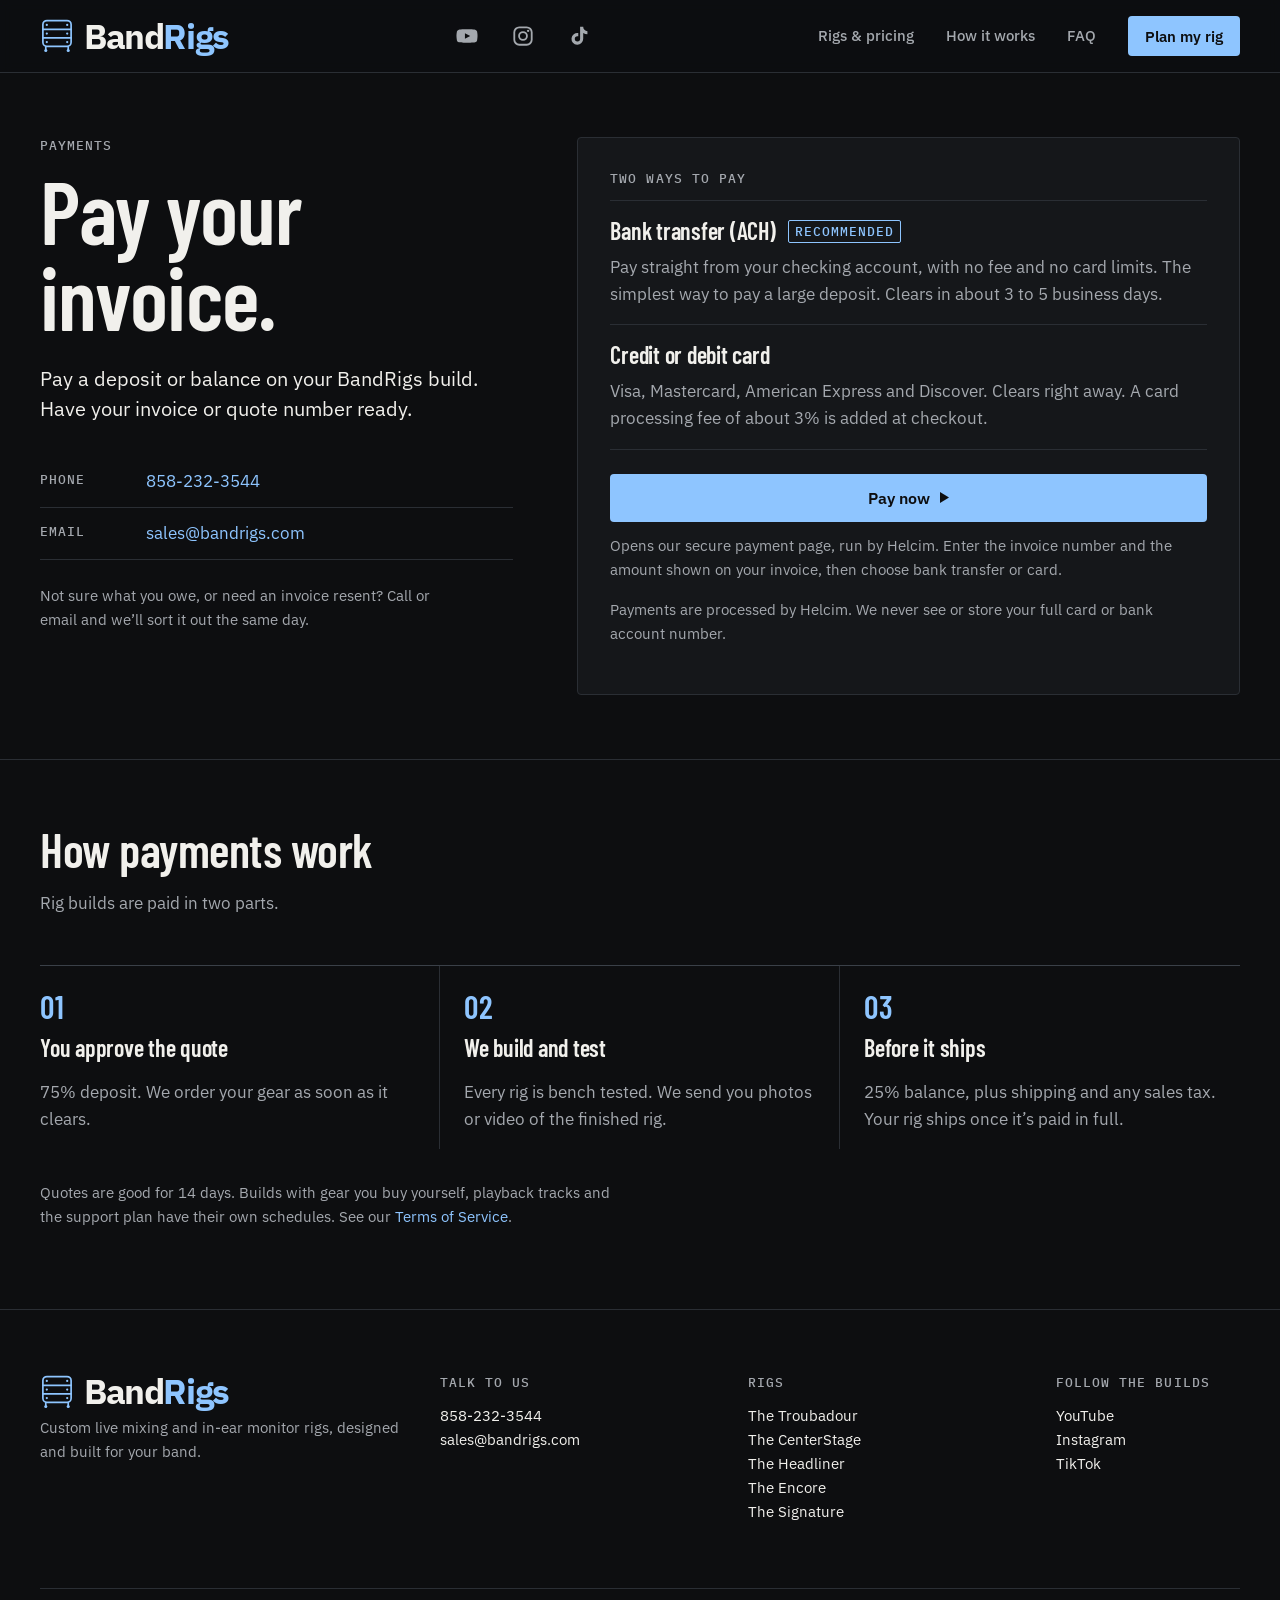
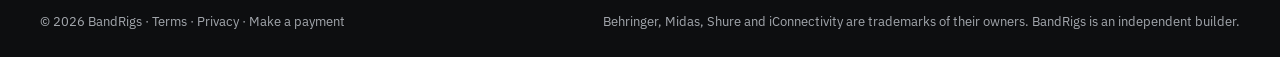
==== commit 4fb32f87: "Payment page: connect Pay now to the Helcim hosted invoice payment page; note card fee Co-Authored-B" ====
--- a/payment/index.html
+++ b/payment/index.html
@@ -21,8 +21,8 @@
 <dl class="specs compact"><div><dt>Phone</dt><dd><a href="tel:+18582323544">858-232-3544</a></dd></div><div><dt>Email</dt><dd><a href="mailto:sales@bandrigs.com">sales@bandrigs.com</a></dd></div></dl>
 <p class="small muted pay-help">Not sure what you owe, or need an invoice resent? Call or email and we’ll sort it out the same day.</p></div>
 <div class="form pay-panel"><p class="label">Two ways to pay</p>
-<ul class="pay-methods"><li><h2>Bank transfer (ACH) <span class="pay-tag">Recommended</span></h2><p class="muted">Pay straight from your checking account. It’s the simplest way to pay a large deposit, with no card limits. Clears in about 3 to 5 business days.</p></li><li><h2>Credit or debit card</h2><p class="muted">Visa, Mastercard, American Express and Discover. Clears right away.</p></li></ul>
-<button class="btn btn-primary pay-btn" type="button" disabled>Pay now <span aria-hidden="true" class="arr"><svg class="tri" viewBox="0 0 10 12" width="9" height="11" aria-hidden="true"><path d="M0 0 10 6 0 12Z" fill="currentColor"/></svg></span></button><p class="pay-soon" role="status">Online payment opens soon. Until then, call or email and we’ll send you a secure payment link.</p>
+<ul class="pay-methods"><li><h2>Bank transfer (ACH) <span class="pay-tag">Recommended</span></h2><p class="muted">Pay straight from your checking account, with no fee and no card limits. The simplest way to pay a large deposit. Clears in about 3 to 5 business days.</p></li><li><h2>Credit or debit card</h2><p class="muted">Visa, Mastercard, American Express and Discover. Clears right away. A card processing fee of about 3% is added at checkout.</p></li></ul>
+<a class="btn btn-primary pay-btn" href="https://bandrigs.myhelcim.com/hosted/?token=c464d05109ce78075f0cdd" rel="noopener">Pay now <span aria-hidden="true" class="arr"><svg class="tri" viewBox="0 0 10 12" width="9" height="11" aria-hidden="true"><path d="M0 0 10 6 0 12Z" fill="currentColor"/></svg></span></a><p class="small muted">Opens our secure payment page, run by Helcim. Enter the invoice number and the amount shown on your invoice, then choose bank transfer or card.</p>
 <p class="small muted">Payments are processed by Helcim. We never see or store your full card or bank account number.</p></div>
 </div></section>
 <section class="section tight"><div class="wrap">
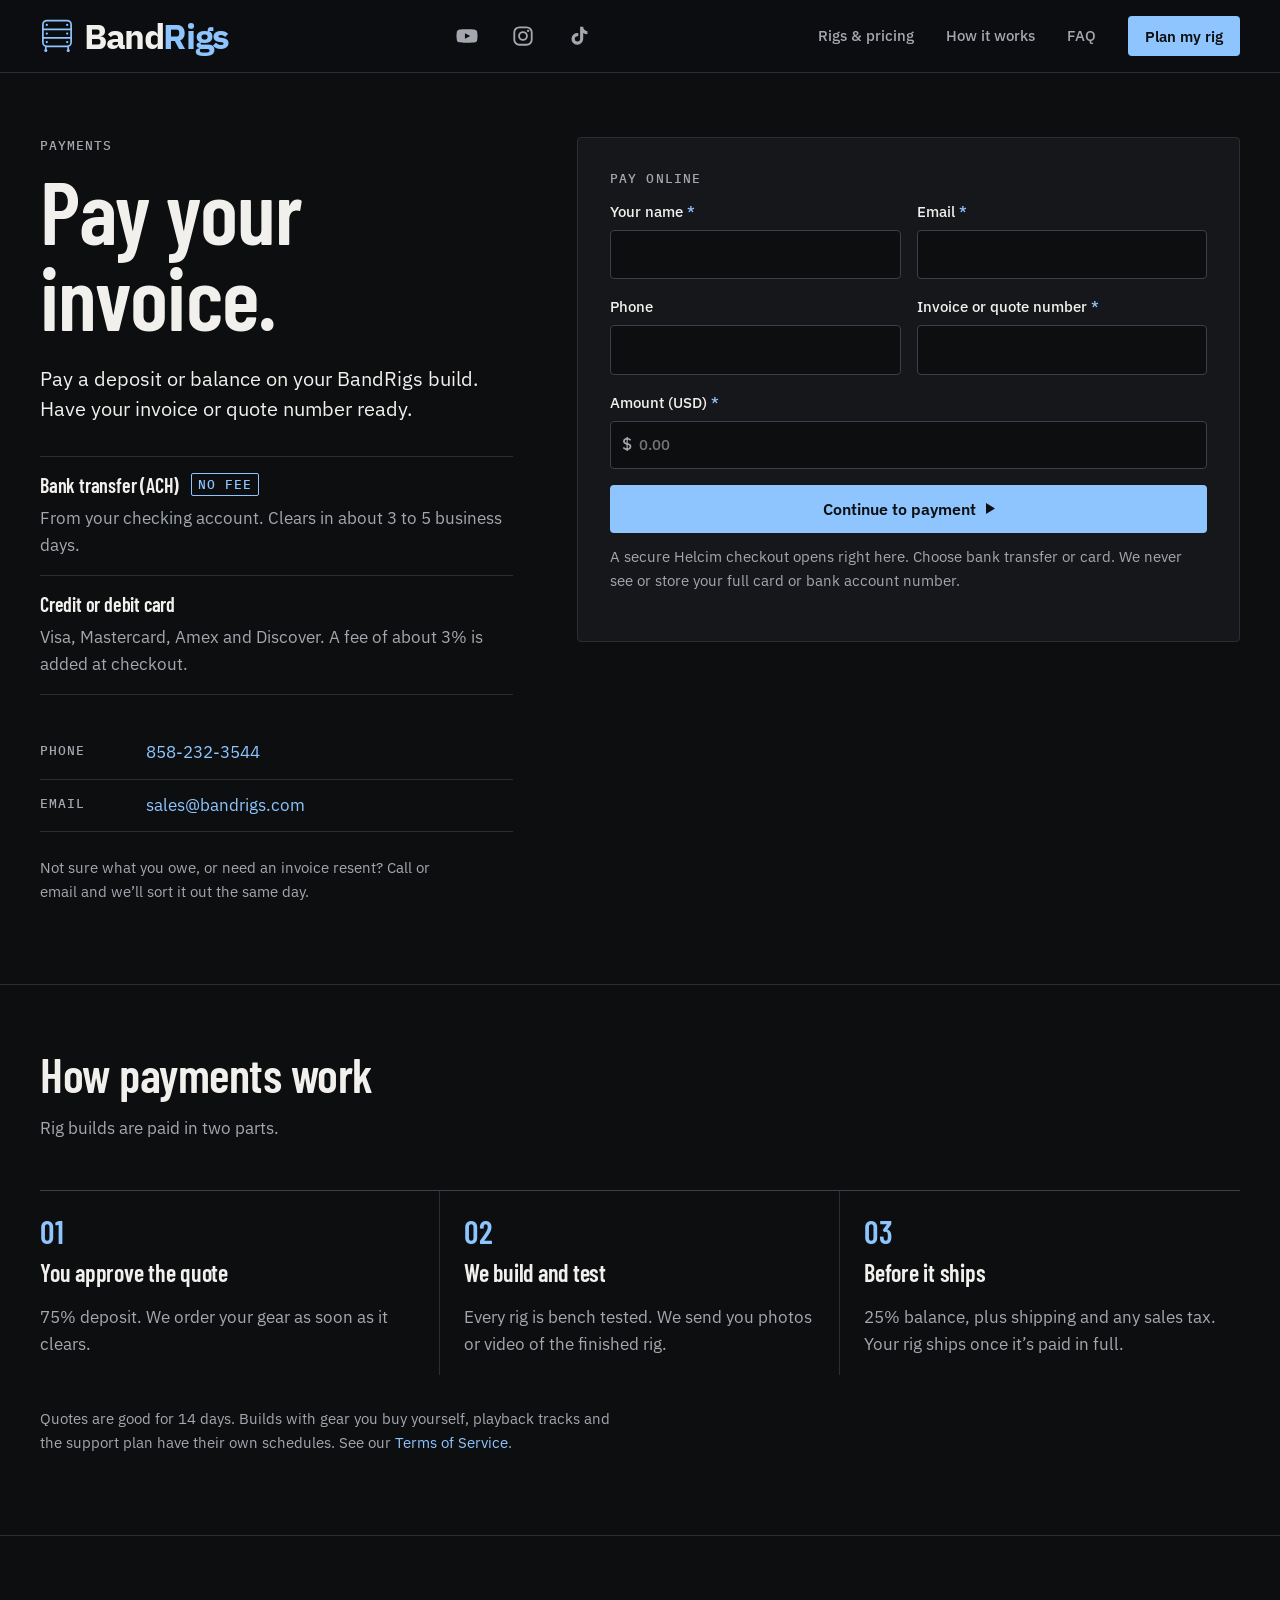
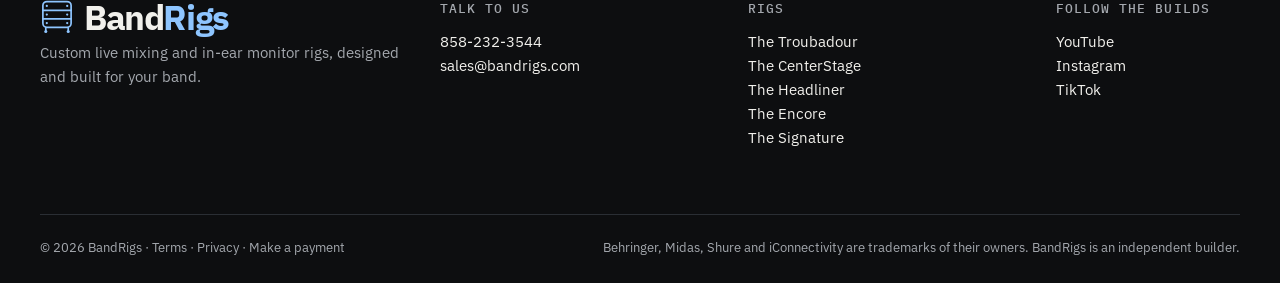
==== commit 0b3b4888: "Payment page: HelcimPay.js popup checkout so customers stay on bandrigs.com _worker.js (Cloudflare P" ====
--- a/payment/index.html
+++ b/payment/index.html
@@ -7,7 +7,7 @@
 <link rel="icon" href="/favicon.svg" type="image/svg+xml">
 <link rel="preconnect" href="https://fonts.googleapis.com"><link rel="preconnect" href="https://fonts.gstatic.com" crossorigin>
 <link rel="stylesheet" href="https://fonts.googleapis.com/css2?family=Barlow+Condensed:wght@600&family=IBM+Plex+Mono:wght@500&family=IBM+Plex+Sans:wght@400;500;600&display=swap">
-<link rel="stylesheet" href="/styles.css?v=b317150b09"><script type="module" src="/app.js?v=3a9efba922"></script><script type="application/ld+json">{"@context":"https://schema.org","@type":"Organization","@id":"https://bandrigs.com/#org","name":"BandRigs","url":"https://bandrigs.com/","logo":"https://bandrigs.com/assets/logo.svg","image":"https://bandrigs.com/assets/og.jpg","email":"sales@bandrigs.com","telephone":"+18582323544","description":"BandRigs designs and builds custom live mixing and in-ear monitor rack systems for artists and bands anywhere in the US.","areaServed":{"@type":"Country","name":"United States"},"sameAs":["https://www.youtube.com/@BandRigsChannel","https://www.instagram.com/bandrigs/","https://www.tiktok.com/@bandrigschannel"]}</script>
+<link rel="stylesheet" href="/styles.css?v=4954f342e6"><script type="module" src="/app.js?v=3a9efba922"></script><script type="application/ld+json">{"@context":"https://schema.org","@type":"Organization","@id":"https://bandrigs.com/#org","name":"BandRigs","url":"https://bandrigs.com/","logo":"https://bandrigs.com/assets/logo.svg","image":"https://bandrigs.com/assets/og.jpg","email":"sales@bandrigs.com","telephone":"+18582323544","description":"BandRigs designs and builds custom live mixing and in-ear monitor rack systems for artists and bands anywhere in the US.","areaServed":{"@type":"Country","name":"United States"},"sameAs":["https://www.youtube.com/@BandRigsChannel","https://www.instagram.com/bandrigs/","https://www.tiktok.com/@bandrigschannel"]}</script>
 </head><body>
 <a class="skip" href="#main">Skip to content</a>
 <header class="site-header"><div class="wrap head-row">
@@ -18,18 +18,33 @@
 <button class="menu-btn" type="button" aria-expanded="false" aria-controls="nav" aria-label="Menu"><span></span><span></span></button>
 </div></header>
 <main id="main"><section class="page-head pay-head"><div class="wrap plan-grid"><div class="plan-intro"><p class="label">Payments</p><h1>Pay your invoice.</h1><p class="lead">Pay a deposit or balance on your BandRigs build. Have your invoice or quote number ready.</p>
+<ul class="pay-methods"><li><h2>Bank transfer (ACH) <span class="pay-tag">No fee</span></h2><p class="muted">From your checking account. Clears in about 3 to 5 business days.</p></li><li><h2>Credit or debit card</h2><p class="muted">Visa, Mastercard, Amex and Discover. A fee of about 3% is added at checkout.</p></li></ul>
 <dl class="specs compact"><div><dt>Phone</dt><dd><a href="tel:+18582323544">858-232-3544</a></dd></div><div><dt>Email</dt><dd><a href="mailto:sales@bandrigs.com">sales@bandrigs.com</a></dd></div></dl>
 <p class="small muted pay-help">Not sure what you owe, or need an invoice resent? Call or email and we’ll sort it out the same day.</p></div>
-<div class="form pay-panel"><p class="label">Two ways to pay</p>
-<ul class="pay-methods"><li><h2>Bank transfer (ACH) <span class="pay-tag">Recommended</span></h2><p class="muted">Pay straight from your checking account, with no fee and no card limits. The simplest way to pay a large deposit. Clears in about 3 to 5 business days.</p></li><li><h2>Credit or debit card</h2><p class="muted">Visa, Mastercard, American Express and Discover. Clears right away. A card processing fee of about 3% is added at checkout.</p></li></ul>
-<a class="btn btn-primary pay-btn" href="https://bandrigs.myhelcim.com/hosted/?token=c464d05109ce78075f0cdd" rel="noopener">Pay now <span aria-hidden="true" class="arr"><svg class="tri" viewBox="0 0 10 12" width="9" height="11" aria-hidden="true"><path d="M0 0 10 6 0 12Z" fill="currentColor"/></svg></span></a><p class="small muted">Opens our secure payment page, run by Helcim. Enter the invoice number and the amount shown on your invoice, then choose bank transfer or card.</p>
-<p class="small muted">Payments are processed by Helcim. We never see or store your full card or bank account number.</p></div>
+<div class="form pay-panel">
+<form id="pay-form" novalidate data-fallback="https://bandrigs.myhelcim.com/hosted/?token=c464d05109ce78075f0cdd">
+<p class="label">Pay online</p>
+<div class="form-grid">
+<label class="field"><span>Your name <i aria-hidden="true">*</i></span><input name="name" autocomplete="name" required aria-required="true" maxlength="80"></label>
+<label class="field"><span>Email <i aria-hidden="true">*</i></span><input name="email" type="email" autocomplete="email" required aria-required="true" maxlength="120"></label>
+<label class="field"><span>Phone</span><input name="phone" type="tel" autocomplete="tel" maxlength="20"></label>
+<label class="field"><span>Invoice or quote number <i aria-hidden="true">*</i></span><input name="invoice" required aria-required="true" maxlength="40" autocomplete="off"></label>
+</div>
+<label class="field"><span>Amount (USD) <i aria-hidden="true">*</i></span><span class="pay-amount"><span aria-hidden="true">$</span><input name="amount" inputmode="decimal" required aria-required="true" placeholder="0.00" autocomplete="off"></span></label>
+<p class="error" id="pay-error" role="alert" hidden></p>
+<button class="btn btn-primary pay-btn" type="submit">Continue to payment <span aria-hidden="true" class="arr"><svg class="tri" viewBox="0 0 10 12" width="9" height="11" aria-hidden="true"><path d="M0 0 10 6 0 12Z" fill="currentColor"/></svg></span></button>
+<p class="small muted">A secure Helcim checkout opens right here. Choose bank transfer or card. We never see or store your full card or bank account number.</p>
+<noscript><p class="small">JavaScript is off. <a href="https://bandrigs.myhelcim.com/hosted/?token=c464d05109ce78075f0cdd" rel="noopener">Pay on our Helcim payment page</a> instead.</p></noscript>
+</form>
+<div id="pay-done" class="sent" tabindex="-1" hidden><p class="label ok">Payment received</p><h2>Thank you.</h2><p class="lead" data-done-line></p><dl class="specs compact" data-done-specs></dl><p class="muted">We’ll confirm by email. Questions? Call <a href="tel:+18582323544" style="white-space:nowrap">858-232-3544</a>.</p></div>
+</div>
 </div></section>
 <section class="section tight"><div class="wrap">
 <div class="section-head"><h2>How payments work</h2><p class="muted">Rig builds are paid in two parts.</p></div>
 <ol class="steps pay-steps"><li><span class="step-n">01</span><h3>You approve the quote</h3><p class="muted">75% deposit. We order your gear as soon as it clears.</p></li><li><span class="step-n">02</span><h3>We build and test</h3><p class="muted">Every rig is bench tested. We send you photos or video of the finished rig.</p></li><li><span class="step-n">03</span><h3>Before it ships</h3><p class="muted">25% balance, plus shipping and any sales tax. Your rig ships once it’s paid in full.</p></li></ol>
 <p class="small muted pay-terms">Quotes are good for 14 days. Builds with gear you buy yourself, playback tracks and the support plan have their own schedules. See our <a href="/terms/">Terms of Service</a>.</p>
-</div></section></main>
+</div></section>
+<script src="https://secure.helcim.app/helcim-pay/services/start.js" defer></script><script src="/payment.js?v=3e586dd607" defer></script></main>
 <footer class="site-footer"><div class="wrap foot-grid">
 <div><a class="logo" href="/" aria-label="BandRigs home"><svg class="logo-mark" viewBox="0 0 100 100" width="34" height="34" aria-hidden="true"><g fill="none" stroke="#8ec5ff" stroke-width="5" stroke-linecap="round"><rect x="8.5" y="4.5" width="83" height="76" rx="12"/><path d="M8.5 30.5h83M8.5 55.5h83M17 81v8M83 81v8"/></g><g fill="#8ec5ff"><circle cx="20" cy="17.5" r="3.3"/><circle cx="80" cy="17.5" r="3.3"/><circle cx="20" cy="43" r="3.3"/><circle cx="80" cy="43" r="3.3"/><circle cx="20" cy="68" r="3.3"/><circle cx="80" cy="68" r="3.3"/><circle cx="17" cy="92.5" r="4.5"/><circle cx="83" cy="92.5" r="4.5"/></g></svg><span class="logo-text">Band<span>Rigs</span></span></a><p class="muted">Custom live mixing and in-ear monitor rigs, designed and built for your band.</p></div>
 <div><p class="label">Talk to us</p><p><a href="tel:+18582323544">858-232-3544</a><br><a href="mailto:sales@bandrigs.com">sales@bandrigs.com</a></p></div>
--- a/styles.css
+++ b/styles.css
@@ -300,15 +300,19 @@
 /* Payment page */
 .pay-head h1{max-width:12ch}
 .pay-help{margin-top:var(--s5);max-width:44ch}
-.pay-methods{list-style:none;padding:0;margin:0 0 var(--s5);border-top:1px solid var(--line)}
+.pay-methods{list-style:none;padding:0;margin:var(--s6) 0;border-top:1px solid var(--line)}
 .pay-methods li{padding:var(--s4) 0;border-bottom:1px solid var(--line)}
-.pay-methods h2{font-size:var(--fs-h3);line-height:1.2;margin:0 0 var(--s2);display:flex;align-items:center;flex-wrap:wrap;gap:var(--s3)}
+.pay-methods h2{font-size:20px;line-height:1.2;margin:0 0 var(--s2);display:flex;align-items:center;flex-wrap:wrap;gap:var(--s3)}
 .pay-methods p{margin:0}
 .pay-tag{font:500 var(--fs-label)/1 var(--mono);letter-spacing:.08em;text-transform:uppercase;color:var(--primary);border:1px solid var(--primary);border-radius:var(--r-sm);padding:4px 6px}
 .form .pay-btn{width:100%;justify-content:center;margin:0 0 var(--s3)}
-.pay-btn:disabled{opacity:.4;cursor:not-allowed}
+
 .pay-soon{border-left:2px solid var(--primary);padding-left:var(--s3);margin:0 0 var(--s4)}
 .pay-steps{grid-template-columns:repeat(3,1fr)}
 .pay-terms{margin-top:var(--s6);max-width:66ch}
 @media (max-width:960px){.pay-head .plan-grid{grid-template-columns:1fr;gap:var(--s6)}}
 @media (max-width:720px){.pay-steps{grid-template-columns:1fr}}
+.pay-amount{position:relative;display:block}.pay-amount>span{position:absolute;left:12px;top:50%;transform:translateY(-50%);color:var(--muted);margin:0;font-size:var(--fs-body)}.field .pay-amount input{padding-left:28px}
+.pay-panel .form-grid .field,.pay-panel .field{margin-bottom:var(--s4)}
+.pay-btn:disabled{opacity:.6;cursor:progress}
+#pay-done h2{margin-bottom:var(--s3)}#pay-done .specs{margin:var(--s5) 0}
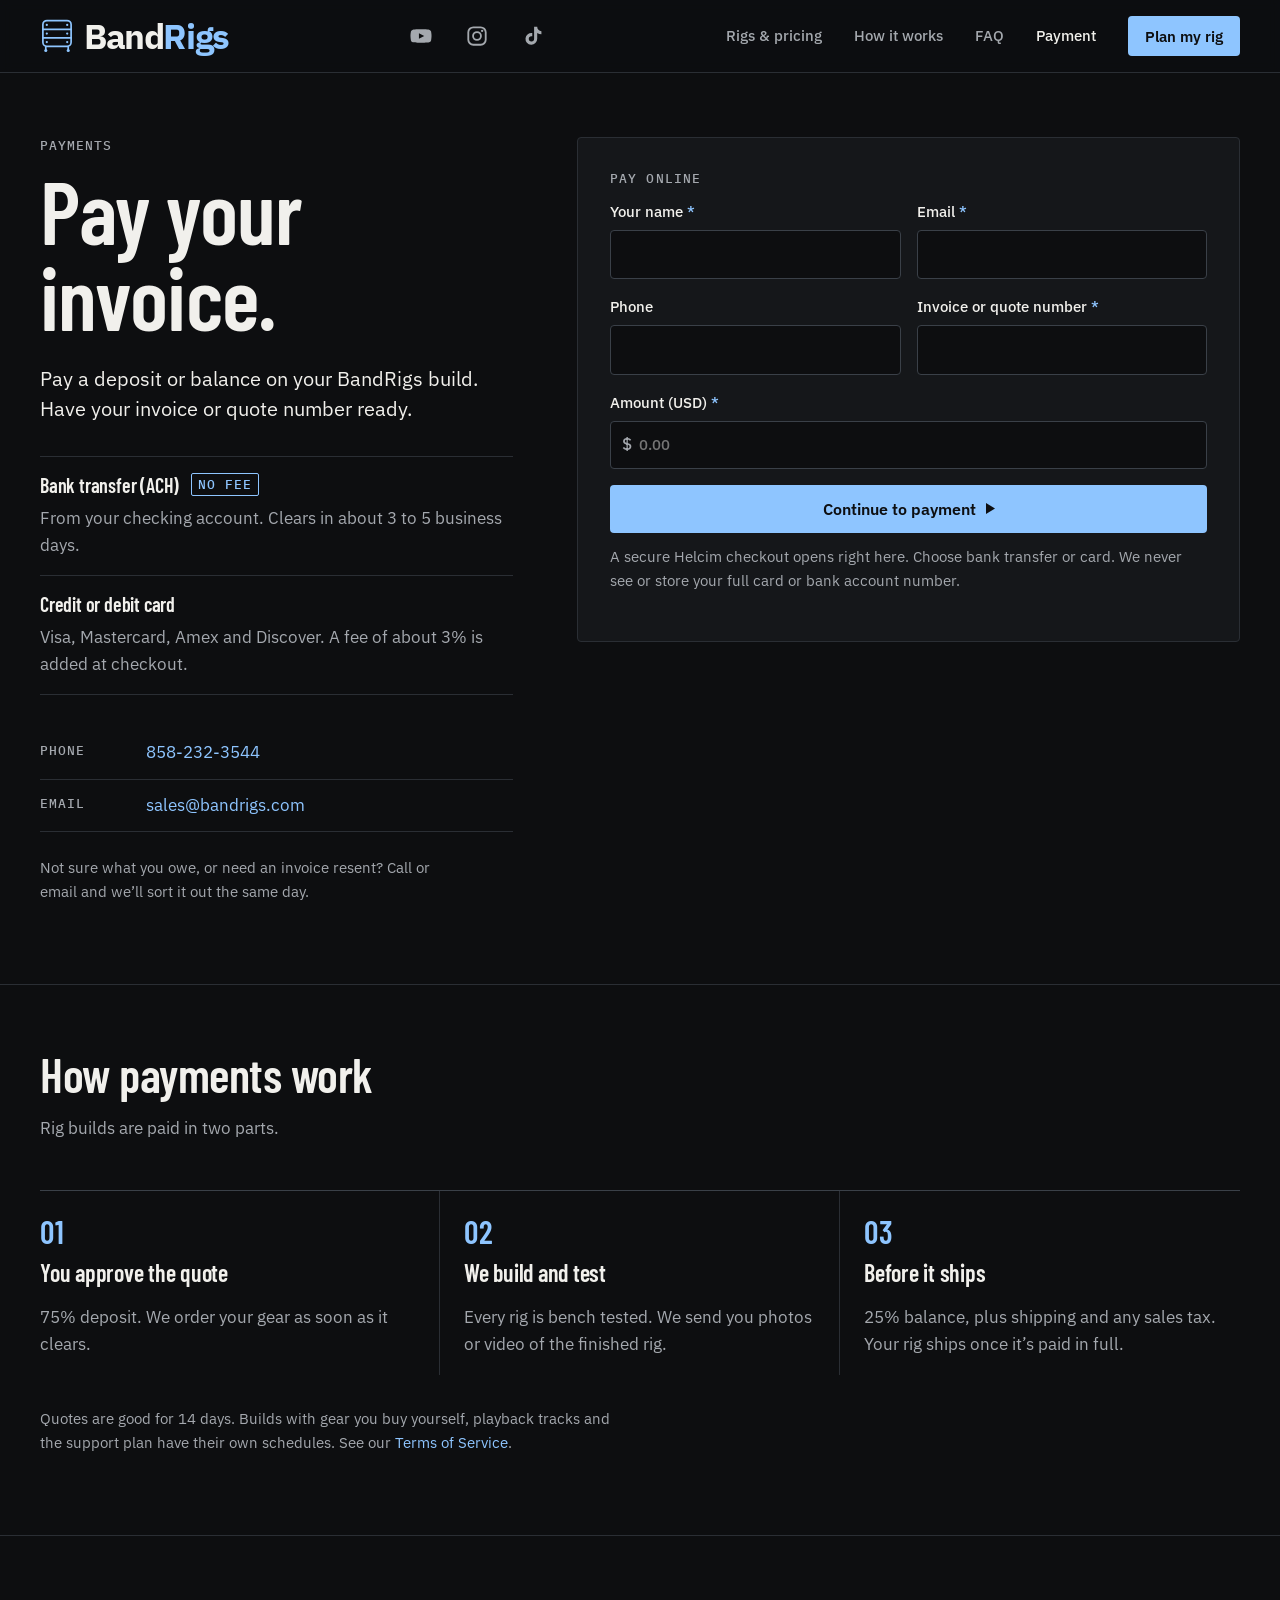
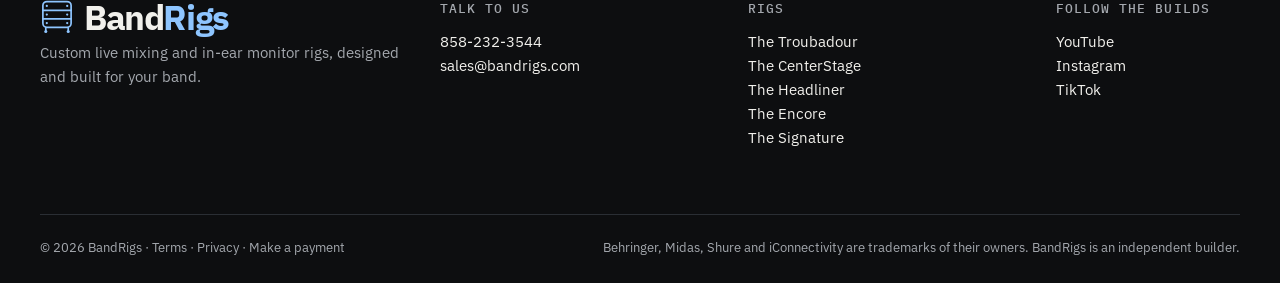
==== commit 55e78679: "Add Payment link to the main menu Co-Authored-By: Claude Opus 5.5 <noreply@anthropic.com> Claude-Ses" ====
--- a/payment/index.html
+++ b/payment/index.html
@@ -13,7 +13,7 @@
 <header class="site-header"><div class="wrap head-row">
 <a class="logo" href="/" aria-label="BandRigs home"><svg class="logo-mark" viewBox="0 0 100 100" width="34" height="34" aria-hidden="true"><g fill="none" stroke="#8ec5ff" stroke-width="5" stroke-linecap="round"><rect x="8.5" y="4.5" width="83" height="76" rx="12"/><path d="M8.5 30.5h83M8.5 55.5h83M17 81v8M83 81v8"/></g><g fill="#8ec5ff"><circle cx="20" cy="17.5" r="3.3"/><circle cx="80" cy="17.5" r="3.3"/><circle cx="20" cy="43" r="3.3"/><circle cx="80" cy="43" r="3.3"/><circle cx="20" cy="68" r="3.3"/><circle cx="80" cy="68" r="3.3"/><circle cx="17" cy="92.5" r="4.5"/><circle cx="83" cy="92.5" r="4.5"/></g></svg><span class="logo-text">Band<span>Rigs</span></span></a>
 <div class="head-social"><a href="https://www.youtube.com/@BandRigsChannel/videos" rel="noopener" target="_blank" aria-label="BandRigs on YouTube"><svg viewBox="0 0 24 24" width="22" height="22" aria-hidden="true"><path fill="currentColor" d="M23 7.2a3 3 0 0 0-2.1-2.1C19 4.6 12 4.6 12 4.6s-7 0-8.9.5A3 3 0 0 0 1 7.2 31 31 0 0 0 .5 12a31 31 0 0 0 .5 4.8 3 3 0 0 0 2.1 2.1c1.9.5 8.9.5 8.9.5s7 0 8.9-.5a3 3 0 0 0 2.1-2.1 31 31 0 0 0 .5-4.8 31 31 0 0 0-.5-4.8zM9.75 15.02V8.98L15.5 12z"/></svg></a><a href="https://www.instagram.com/bandrigs/" rel="noopener" target="_blank" aria-label="BandRigs on Instagram"><svg viewBox="0 0 24 24" width="22" height="22" aria-hidden="true"><rect x="2.5" y="2.5" width="19" height="19" rx="5.5" fill="none" stroke="currentColor" stroke-width="2"/><circle cx="12" cy="12" r="4.3" fill="none" stroke="currentColor" stroke-width="2"/><circle cx="17.6" cy="6.4" r="1.3" fill="currentColor"/></svg></a><a href="https://www.tiktok.com/@bandrigschannel" rel="noopener" target="_blank" aria-label="BandRigs on TikTok"><svg viewBox="0 0 24 24" width="22" height="22" aria-hidden="true"><path fill="currentColor" d="M16.6 2h-3.4v13.1a2.9 2.9 0 1 1-2.9-2.9c.3 0 .6 0 .9.1V8.8a6.4 6.4 0 1 0 5.4 6.3V8.6a8 8 0 0 0 4.6 1.5V6.7a4.6 4.6 0 0 1-4.6-4.7z"/></svg></a></div>
-<nav class="nav" id="nav" aria-label="Main"><a href="/systems/">Rigs & pricing</a><a href="/#how">How it works</a><a href="/#faq">FAQ</a><div class="nav-social"><a href="https://www.youtube.com/@BandRigsChannel/videos" rel="noopener" target="_blank" aria-label="BandRigs on YouTube"><svg viewBox="0 0 24 24" width="22" height="22" aria-hidden="true"><path fill="currentColor" d="M23 7.2a3 3 0 0 0-2.1-2.1C19 4.6 12 4.6 12 4.6s-7 0-8.9.5A3 3 0 0 0 1 7.2 31 31 0 0 0 .5 12a31 31 0 0 0 .5 4.8 3 3 0 0 0 2.1 2.1c1.9.5 8.9.5 8.9.5s7 0 8.9-.5a3 3 0 0 0 2.1-2.1 31 31 0 0 0 .5-4.8 31 31 0 0 0-.5-4.8zM9.75 15.02V8.98L15.5 12z"/></svg></a><a href="https://www.instagram.com/bandrigs/" rel="noopener" target="_blank" aria-label="BandRigs on Instagram"><svg viewBox="0 0 24 24" width="22" height="22" aria-hidden="true"><rect x="2.5" y="2.5" width="19" height="19" rx="5.5" fill="none" stroke="currentColor" stroke-width="2"/><circle cx="12" cy="12" r="4.3" fill="none" stroke="currentColor" stroke-width="2"/><circle cx="17.6" cy="6.4" r="1.3" fill="currentColor"/></svg></a><a href="https://www.tiktok.com/@bandrigschannel" rel="noopener" target="_blank" aria-label="BandRigs on TikTok"><svg viewBox="0 0 24 24" width="22" height="22" aria-hidden="true"><path fill="currentColor" d="M16.6 2h-3.4v13.1a2.9 2.9 0 1 1-2.9-2.9c.3 0 .6 0 .9.1V8.8a6.4 6.4 0 1 0 5.4 6.3V8.6a8 8 0 0 0 4.6 1.5V6.7a4.6 4.6 0 0 1-4.6-4.7z"/></svg></a></div></nav>
+<nav class="nav" id="nav" aria-label="Main"><a href="/systems/">Rigs & pricing</a><a href="/#how">How it works</a><a href="/#faq">FAQ</a><a href="/payment/" aria-current="page">Payment</a><div class="nav-social"><a href="https://www.youtube.com/@BandRigsChannel/videos" rel="noopener" target="_blank" aria-label="BandRigs on YouTube"><svg viewBox="0 0 24 24" width="22" height="22" aria-hidden="true"><path fill="currentColor" d="M23 7.2a3 3 0 0 0-2.1-2.1C19 4.6 12 4.6 12 4.6s-7 0-8.9.5A3 3 0 0 0 1 7.2 31 31 0 0 0 .5 12a31 31 0 0 0 .5 4.8 3 3 0 0 0 2.1 2.1c1.9.5 8.9.5 8.9.5s7 0 8.9-.5a3 3 0 0 0 2.1-2.1 31 31 0 0 0 .5-4.8 31 31 0 0 0-.5-4.8zM9.75 15.02V8.98L15.5 12z"/></svg></a><a href="https://www.instagram.com/bandrigs/" rel="noopener" target="_blank" aria-label="BandRigs on Instagram"><svg viewBox="0 0 24 24" width="22" height="22" aria-hidden="true"><rect x="2.5" y="2.5" width="19" height="19" rx="5.5" fill="none" stroke="currentColor" stroke-width="2"/><circle cx="12" cy="12" r="4.3" fill="none" stroke="currentColor" stroke-width="2"/><circle cx="17.6" cy="6.4" r="1.3" fill="currentColor"/></svg></a><a href="https://www.tiktok.com/@bandrigschannel" rel="noopener" target="_blank" aria-label="BandRigs on TikTok"><svg viewBox="0 0 24 24" width="22" height="22" aria-hidden="true"><path fill="currentColor" d="M16.6 2h-3.4v13.1a2.9 2.9 0 1 1-2.9-2.9c.3 0 .6 0 .9.1V8.8a6.4 6.4 0 1 0 5.4 6.3V8.6a8 8 0 0 0 4.6 1.5V6.7a4.6 4.6 0 0 1-4.6-4.7z"/></svg></a></div></nav>
 <a class="btn btn-primary btn-sm head-cta" href="/#finder">Plan my rig</a>
 <button class="menu-btn" type="button" aria-expanded="false" aria-controls="nav" aria-label="Menu"><span></span><span></span></button>
 </div></header>
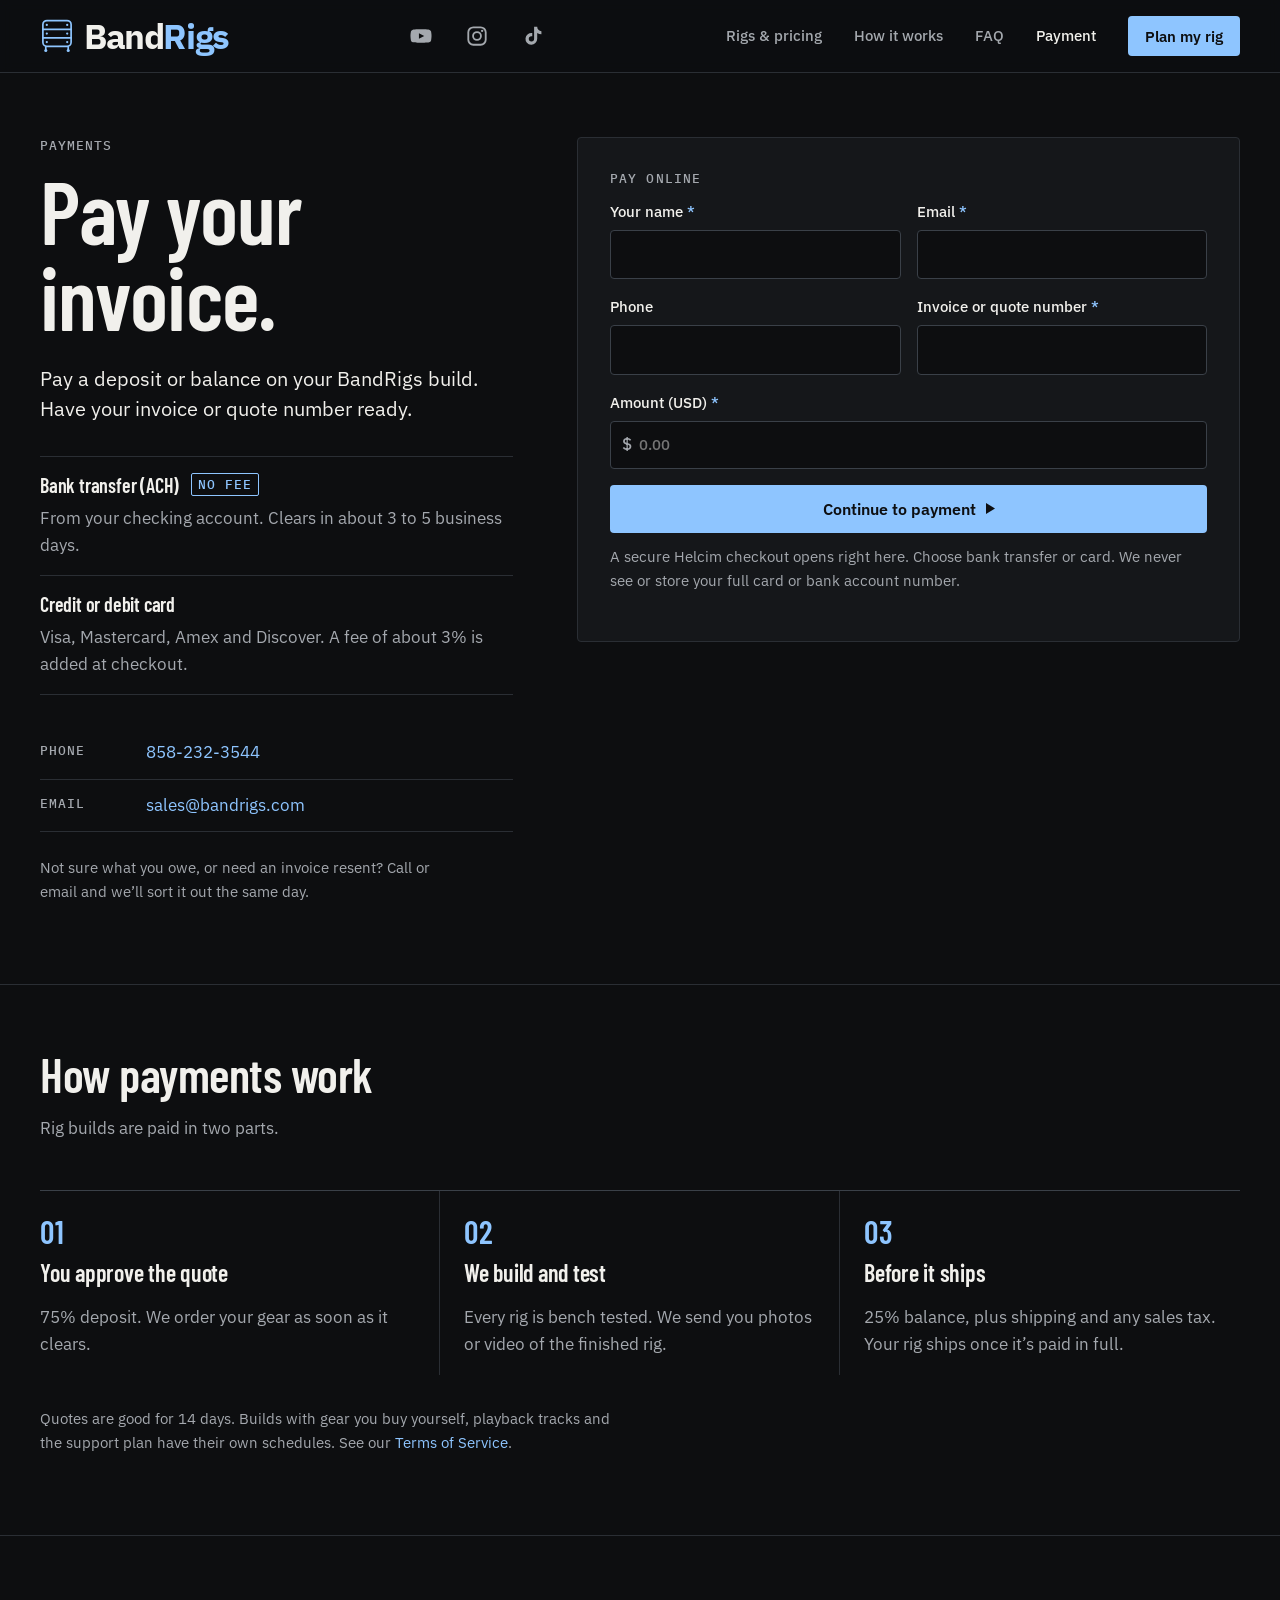
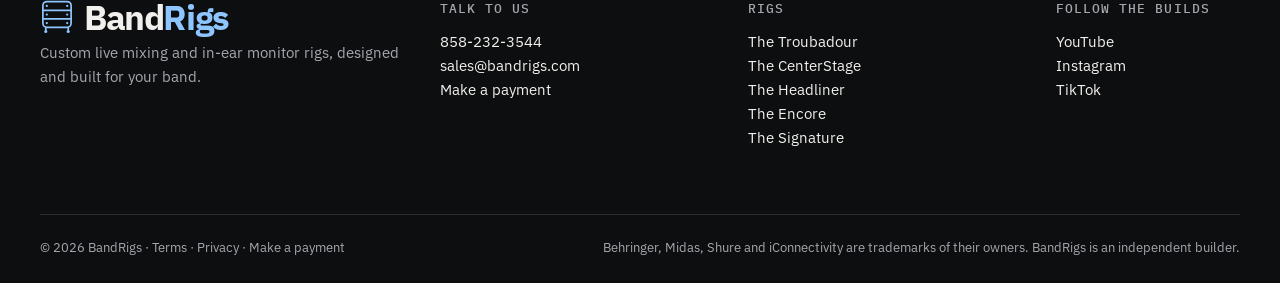
==== commit 26772dd4: "Footer: Make a payment link under the email address Co-Authored-By: Claude Opus 5.5 <noreply@anthrop" ====
--- a/payment/index.html
+++ b/payment/index.html
@@ -47,7 +47,7 @@
 <script src="https://secure.helcim.app/helcim-pay/services/start.js" defer></script><script src="/payment.js?v=3e586dd607" defer></script></main>
 <footer class="site-footer"><div class="wrap foot-grid">
 <div><a class="logo" href="/" aria-label="BandRigs home"><svg class="logo-mark" viewBox="0 0 100 100" width="34" height="34" aria-hidden="true"><g fill="none" stroke="#8ec5ff" stroke-width="5" stroke-linecap="round"><rect x="8.5" y="4.5" width="83" height="76" rx="12"/><path d="M8.5 30.5h83M8.5 55.5h83M17 81v8M83 81v8"/></g><g fill="#8ec5ff"><circle cx="20" cy="17.5" r="3.3"/><circle cx="80" cy="17.5" r="3.3"/><circle cx="20" cy="43" r="3.3"/><circle cx="80" cy="43" r="3.3"/><circle cx="20" cy="68" r="3.3"/><circle cx="80" cy="68" r="3.3"/><circle cx="17" cy="92.5" r="4.5"/><circle cx="83" cy="92.5" r="4.5"/></g></svg><span class="logo-text">Band<span>Rigs</span></span></a><p class="muted">Custom live mixing and in-ear monitor rigs, designed and built for your band.</p></div>
-<div><p class="label">Talk to us</p><p><a href="tel:+18582323544">858-232-3544</a><br><a href="mailto:sales@bandrigs.com">sales@bandrigs.com</a></p></div>
+<div><p class="label">Talk to us</p><p><a href="tel:+18582323544">858-232-3544</a><br><a href="mailto:sales@bandrigs.com">sales@bandrigs.com</a><br><a href="/payment/">Make a payment</a></p></div>
 <div><p class="label">Rigs</p><p><a href="/systems/compact/">The Troubadour</a><br><a href="/systems/band/">The CenterStage</a><br><a href="/systems/complete/">The Headliner</a><br><a href="/systems/upgrade/">The Encore</a><br><a href="/systems/custom/">The Signature</a></p></div>
 <div><p class="label">Follow the builds</p><p class="socials">
 <a href="https://www.youtube.com/@BandRigsChannel/videos" rel="noopener" target="_blank">YouTube</a><br>
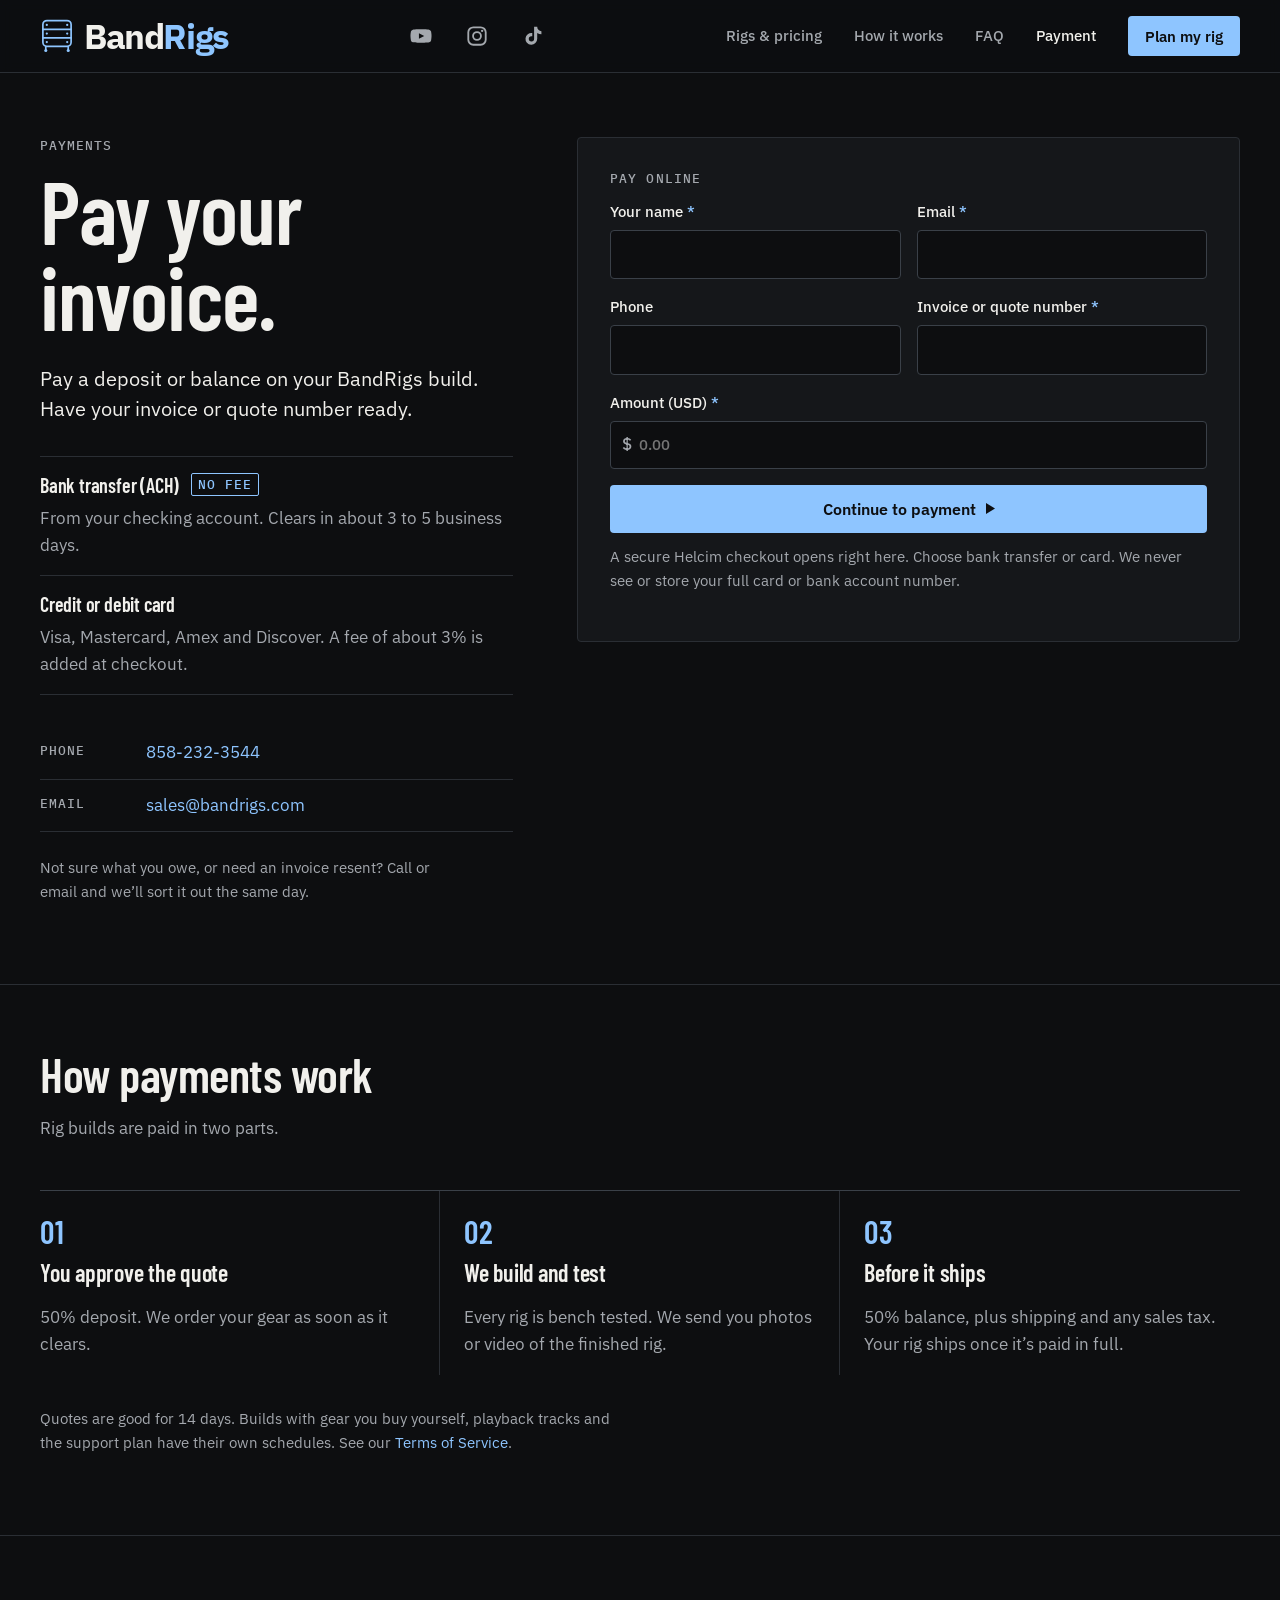
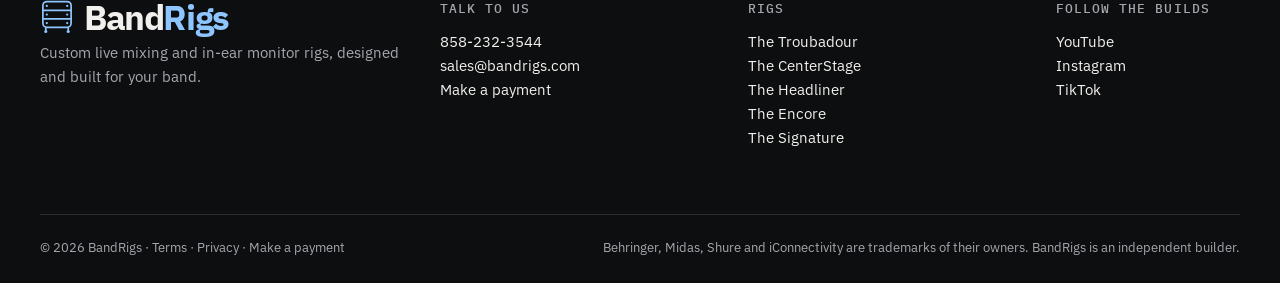
==== commit 292208ca: "Rig build payment terms: 50% deposit, 50% before ship (was 75/25) Co-Authored-By: Claude Opus 5.5 <n" ====
--- a/payment/index.html
+++ b/payment/index.html
@@ -41,7 +41,7 @@
 </div></section>
 <section class="section tight"><div class="wrap">
 <div class="section-head"><h2>How payments work</h2><p class="muted">Rig builds are paid in two parts.</p></div>
-<ol class="steps pay-steps"><li><span class="step-n">01</span><h3>You approve the quote</h3><p class="muted">75% deposit. We order your gear as soon as it clears.</p></li><li><span class="step-n">02</span><h3>We build and test</h3><p class="muted">Every rig is bench tested. We send you photos or video of the finished rig.</p></li><li><span class="step-n">03</span><h3>Before it ships</h3><p class="muted">25% balance, plus shipping and any sales tax. Your rig ships once it’s paid in full.</p></li></ol>
+<ol class="steps pay-steps"><li><span class="step-n">01</span><h3>You approve the quote</h3><p class="muted">50% deposit. We order your gear as soon as it clears.</p></li><li><span class="step-n">02</span><h3>We build and test</h3><p class="muted">Every rig is bench tested. We send you photos or video of the finished rig.</p></li><li><span class="step-n">03</span><h3>Before it ships</h3><p class="muted">50% balance, plus shipping and any sales tax. Your rig ships once it’s paid in full.</p></li></ol>
 <p class="small muted pay-terms">Quotes are good for 14 days. Builds with gear you buy yourself, playback tracks and the support plan have their own schedules. See our <a href="/terms/">Terms of Service</a>.</p>
 </div></section>
 <script src="https://secure.helcim.app/helcim-pay/services/start.js" defer></script><script src="/payment.js?v=3e586dd607" defer></script></main>
